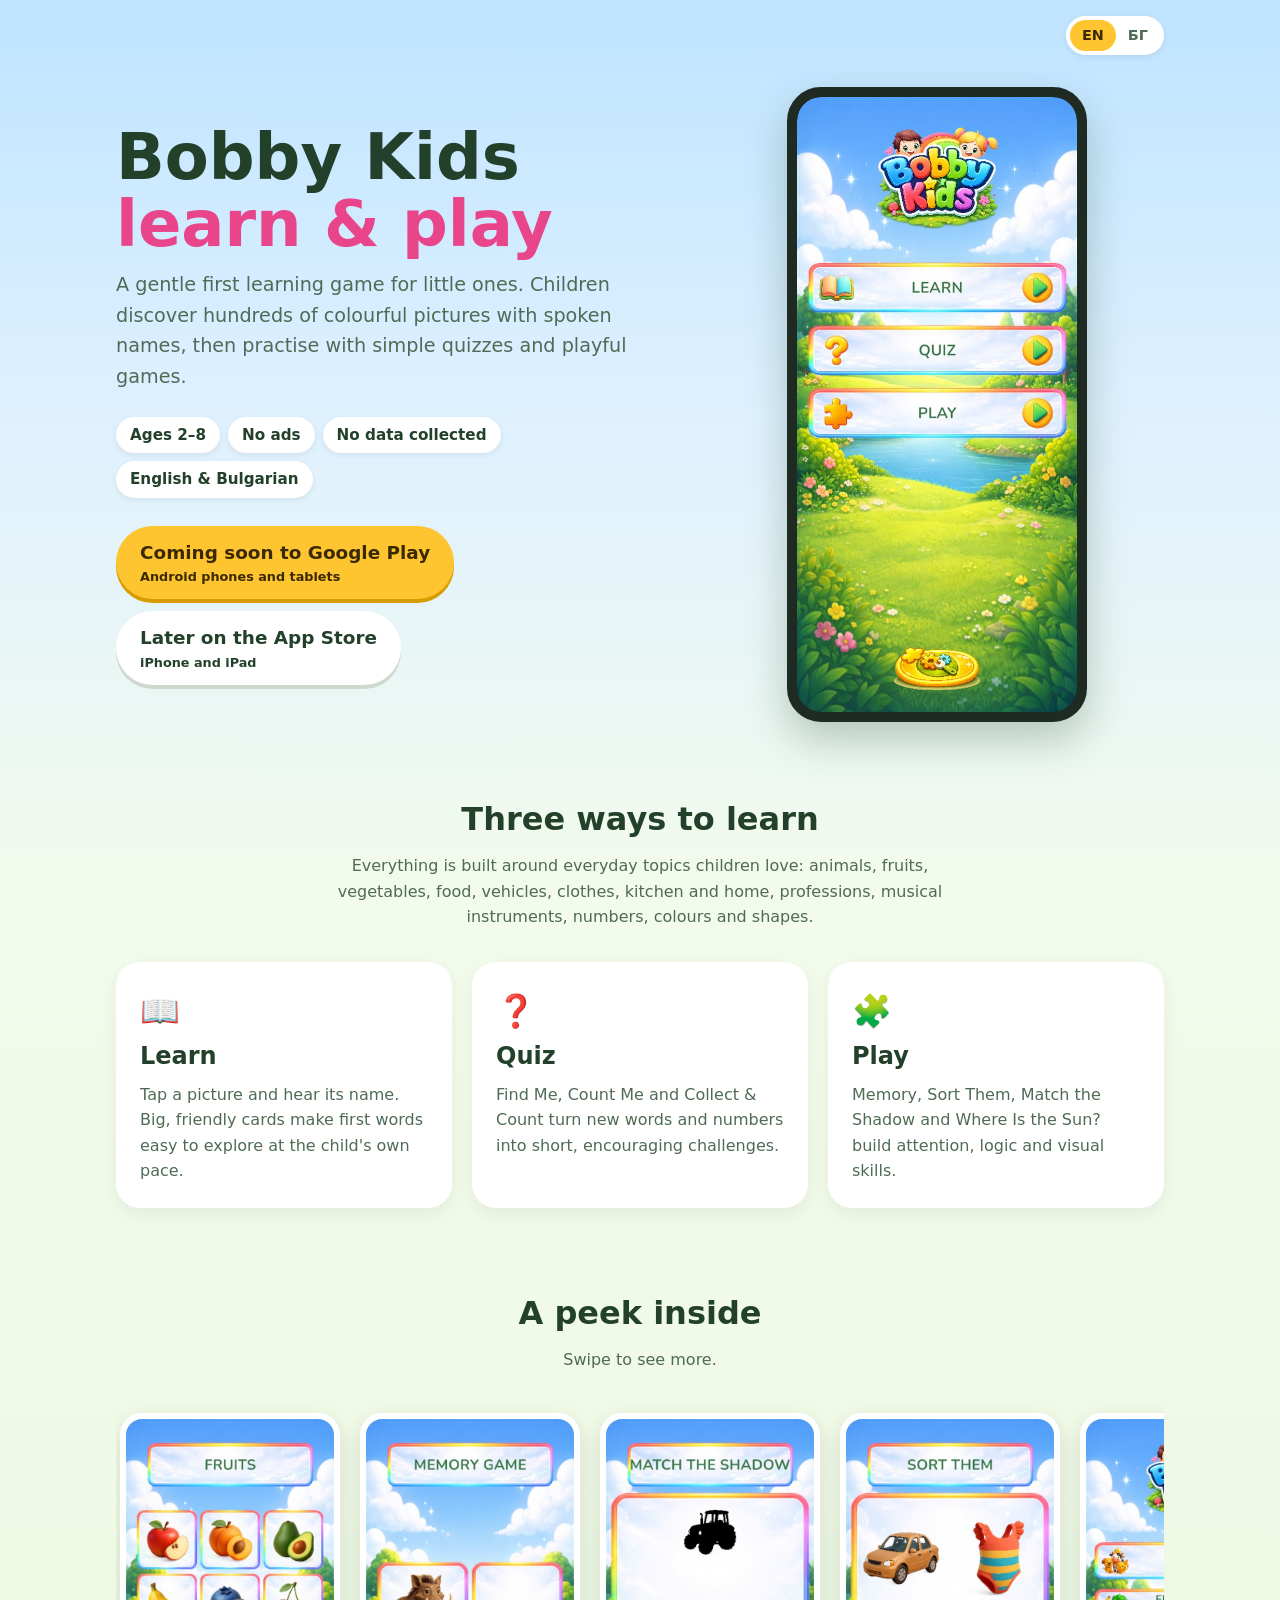
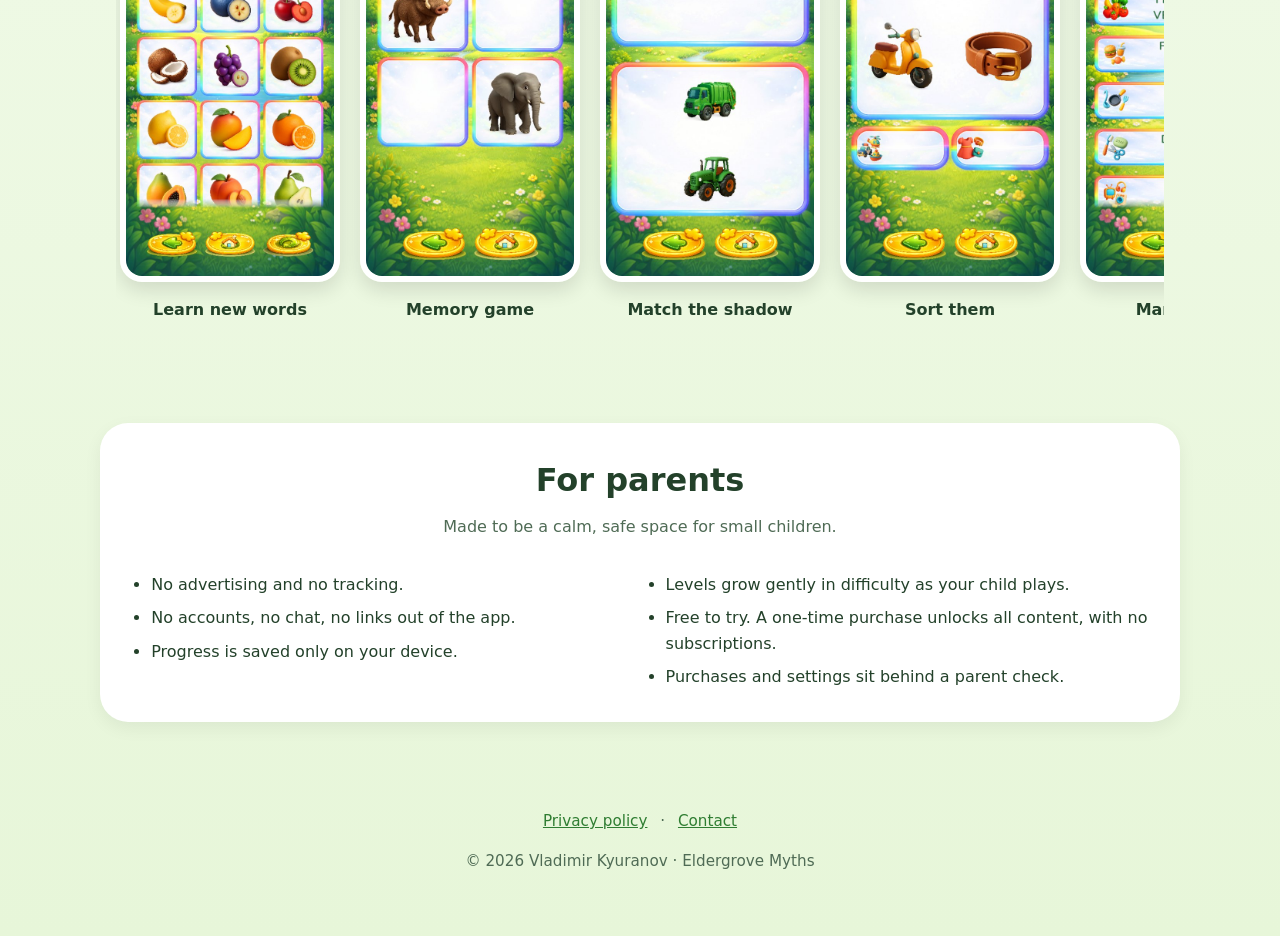
==== index.html @ fb4f3217 "added bulgarian version, language switch and app store note Co-Authored-By: Claude Opus 5.5 <noreply" ====
<!doctype html>
<html lang="en">
<head>
<meta charset="utf-8">
<meta name="viewport" content="width=device-width, initial-scale=1">
<title>Bobby Kids – Learn and Play</title>
<meta name="description" content="Bobby Kids is a gentle learning game for children aged 2 to 8: learn words, take fun quizzes and play memory, sorting and shadow games. No ads.">
<link rel="alternate" hreflang="en" href="https://vladimirkyuranov.github.io/bobbykids-website/">
<link rel="alternate" hreflang="bg" href="https://vladimirkyuranov.github.io/bobbykids-website/bg/">
<link rel="stylesheet" href="style.css">
</head>
<body>

<div class="wrap topbar">
  <span></span>
  <nav class="lang" aria-label="Language"><span aria-current="true">EN</span><a href="bg/" lang="bg" hreflang="bg">БГ</a></nav>
</div>

<header class="hero">
  <div class="wrap hero-grid">
    <div>
      <h1>Bobby Kids<br><span>learn &amp; play</span></h1>
      <p class="lead">A gentle first learning game for little ones. Children discover hundreds of colourful pictures with spoken names, then practise with simple quizzes and playful games.</p>
      <ul class="badges">
        <li>Ages 2–8</li>
        <li>No ads</li>
        <li>No data collected</li>
        <li>English &amp; Bulgarian</li>
      </ul>
      <div class="stores">
        <span class="cta">Coming soon to Google Play<small>Android phones and tablets</small></span>
        <span class="cta later">Later on the App Store<small>iPhone and iPad</small></span>
      </div>
    </div>
    <div class="phone"><img src="images/home.jpg" alt="Bobby Kids home screen with Learn, Quiz and Play buttons" width="540" height="1186"></div>
  </div>
</header>

<main>
  <section>
    <div class="wrap">
      <h2>Three ways to learn</h2>
      <p class="section-lead">Everything is built around everyday topics children love: animals, fruits, vegetables, food, vehicles, clothes, kitchen and home, professions, musical instruments, numbers, colours and shapes.</p>
      <div class="modes">
        <div class="mode">
          <div class="icon" aria-hidden="true">📖</div>
          <h3>Learn</h3>
          <p>Tap a picture and hear its name. Big, friendly cards make first words easy to explore at the child's own pace.</p>
        </div>
        <div class="mode">
          <div class="icon" aria-hidden="true">❓</div>
          <h3>Quiz</h3>
          <p>Find Me, Count Me and Collect &amp; Count turn new words and numbers into short, encouraging challenges.</p>
        </div>
        <div class="mode">
          <div class="icon" aria-hidden="true">🧩</div>
          <h3>Play</h3>
          <p>Memory, Sort Them, Match the Shadow and Where Is the Sun? build attention, logic and visual skills.</p>
        </div>
      </div>
    </div>
  </section>

  <section>
    <div class="wrap">
      <h2>A peek inside</h2>
      <p class="section-lead">Swipe to see more.</p>
      <div class="shots">
        <figure><img src="images/learn.jpg" alt="Learn screen showing a grid of fruits" loading="lazy" width="540" height="1186"><figcaption>Learn new words</figcaption></figure>
        <figure><img src="images/memory.jpg" alt="Memory game with animal cards" loading="lazy" width="540" height="1186"><figcaption>Memory game</figcaption></figure>
        <figure><img src="images/shadow.jpg" alt="Match the Shadow game with vehicles" loading="lazy" width="540" height="1186"><figcaption>Match the shadow</figcaption></figure>
        <figure><img src="images/sorting.jpg" alt="Sort Them game with vehicles and clothes" loading="lazy" width="540" height="1186"><figcaption>Sort them</figcaption></figure>
        <figure><img src="images/categories.jpg" alt="Category menu with animals, fruits, food and more" loading="lazy" width="540" height="1186"><figcaption>Many topics</figcaption></figure>
        <figure><img src="images/games.jpg" alt="Play menu listing four games" loading="lazy" width="540" height="1186"><figcaption>Fun games</figcaption></figure>
      </div>
    </div>
  </section>

  <section>
    <div class="wrap parents">
      <h2>For parents</h2>
      <p class="section-lead">Made to be a calm, safe space for small children.</p>
      <ul>
        <li>No advertising and no tracking.</li>
        <li>No accounts, no chat, no links out of the app.</li>
        <li>Progress is saved only on your device.</li>
        <li>Levels grow gently in difficulty as your child plays.</li>
        <li>Free to try. A one-time purchase unlocks all content, with no subscriptions.</li>
        <li>Purchases and settings sit behind a parent check.</li>
      </ul>
    </div>
  </section>
</main>

<footer>
  <div class="wrap">
    <p><a href="privacy.html">Privacy policy</a> · <a href="mailto:eldergrove_myths@abv.bg">Contact</a></p>
    <p>© 2026 Vladimir Kyuranov · Eldergrove Myths</p>
  </div>
</footer>

</body>
</html>
---- style.css ----
:root {
  --sky: #dff1ff;
  --grass-dark: #2f7d32;
  --sun: #ffc531;
  --text: #23412a;
  --muted: #4f6b55;
  --card: #ffffff;
  --round: "Arial Rounded MT Bold", "Trebuchet MS", system-ui, sans-serif;
}
* { box-sizing: border-box; }
body { margin: 0; font-family: "Segoe UI", Roboto, system-ui, sans-serif; color: var(--text); background: linear-gradient(#bfe4ff 0, var(--sky) 420px, #f3fbec 900px, #e7f6d9 100%); line-height: 1.6; }
a { color: var(--grass-dark); }
.wrap { max-width: 1080px; margin: 0 auto; padding: 0 16px; }

/* top bar with language switch */
.topbar { display: flex; justify-content: space-between; align-items: center; padding-top: 16px; }
.topbar .home { font-family: var(--round); font-weight: 800; text-decoration: none; color: var(--text); }
.lang { display: inline-flex; background: #fff; border-radius: 999px; padding: 4px; box-shadow: 0 2px 6px rgba(0,0,0,.08); }
.lang a, .lang span { padding: 4px 12px; border-radius: 999px; font-weight: 700; font-size: 0.9rem; text-decoration: none; color: var(--muted); }
.lang span[aria-current] { background: var(--sun); color: #3b2a00; }

/* landing */
header.hero { padding: 32px 0; }
.hero-grid { display: grid; grid-template-columns: 1.1fr 0.9fr; gap: 40px; align-items: center; }
h1 { font-family: var(--round); font-weight: 800; font-size: clamp(2.6rem, 6vw, 4rem); line-height: 1.05; margin: 0 0 12px; }
h1 span { color: #e8458b; }
.lead { font-size: 1.2rem; color: var(--muted); margin: 0 0 24px; }
.badges { display: flex; flex-wrap: wrap; gap: 8px; margin: 0 0 28px; padding: 0; list-style: none; }
.badges li { background: #fff; border-radius: 999px; padding: 6px 14px; font-weight: 700; font-size: 0.95rem; box-shadow: 0 2px 6px rgba(0,0,0,.08); }
.stores { display: flex; flex-wrap: wrap; gap: 12px; }
.cta { display: inline-block; background: var(--sun); color: #3b2a00; font-family: var(--round); font-weight: 800; font-size: 1.15rem; padding: 12px 24px; border-radius: 999px; box-shadow: 0 4px 0 #d89c00; }
.cta.later { background: #fff; color: var(--text); box-shadow: 0 4px 0 #cfd8cf; }
.cta small { display: block; font-family: "Segoe UI", Roboto, system-ui, sans-serif; font-weight: 700; font-size: 0.8rem; }

.phone { width: 100%; max-width: 300px; margin: 0 auto; border-radius: 34px; border: 10px solid #1f2a22; background: #1f2a22; box-shadow: 0 18px 40px rgba(20,60,20,.25); overflow: hidden; }
.phone img { display: block; width: 100%; height: auto; border-radius: 24px; }

section { padding: 40px 0; }
h2 { font-family: var(--round); font-weight: 800; font-size: 2rem; margin: 0 0 8px; text-align: center; }
.section-lead { text-align: center; color: var(--muted); max-width: 640px; margin: 0 auto 32px; }

.modes { display: grid; grid-template-columns: repeat(3, 1fr); gap: 20px; }
.mode { background: var(--card); border-radius: 24px; padding: 24px; box-shadow: 0 6px 18px rgba(0,0,0,.06); }
.mode h3 { font-family: var(--round); font-size: 1.5rem; margin: 0 0 6px; }
.mode p { margin: 0; color: var(--muted); }
.mode .icon { font-size: 2rem; }

.shots { display: flex; gap: 20px; overflow-x: auto; padding: 8px 4px 20px; scroll-snap-type: x mandatory; }
.shots figure { flex: 0 0 220px; margin: 0; scroll-snap-align: center; text-align: center; }
.shots img { width: 100%; height: auto; border-radius: 22px; border: 6px solid #fff; box-shadow: 0 8px 20px rgba(0,0,0,.12); }
.shots figcaption { font-weight: 700; margin-top: 8px; }

.parents { background: #fff; border-radius: 28px; padding: 32px; box-shadow: 0 6px 18px rgba(0,0,0,.06); }
.parents ul { margin: 0; padding-left: 1.2rem; columns: 2; column-gap: 32px; }
.parents li { margin-bottom: 8px; break-inside: avoid; }

footer { padding: 32px 0 48px; text-align: center; color: var(--muted); font-size: 0.95rem; }
footer a { margin: 0 8px; }

/* privacy page */
.doc { max-width: 720px; margin: 24px auto 0; background: #fff; border-radius: 24px; padding: 24px 28px 32px; box-shadow: 0 6px 18px rgba(0,0,0,.06); }
.doc h1 { font-size: 2rem; margin-bottom: 0.2rem; }
.doc h2 { font-size: 1.2rem; text-align: left; margin-top: 1.8rem; }
.doc .date { color: var(--muted); margin-top: 0; }

@media (max-width: 760px) {
  .hero-grid { grid-template-columns: 1fr; text-align: center; }
  .badges, .stores { justify-content: center; }
  .modes { grid-template-columns: 1fr; }
  .parents ul { columns: 1; }
  .phone { max-width: 240px; }
  .doc { padding: 20px 18px 28px; }
}
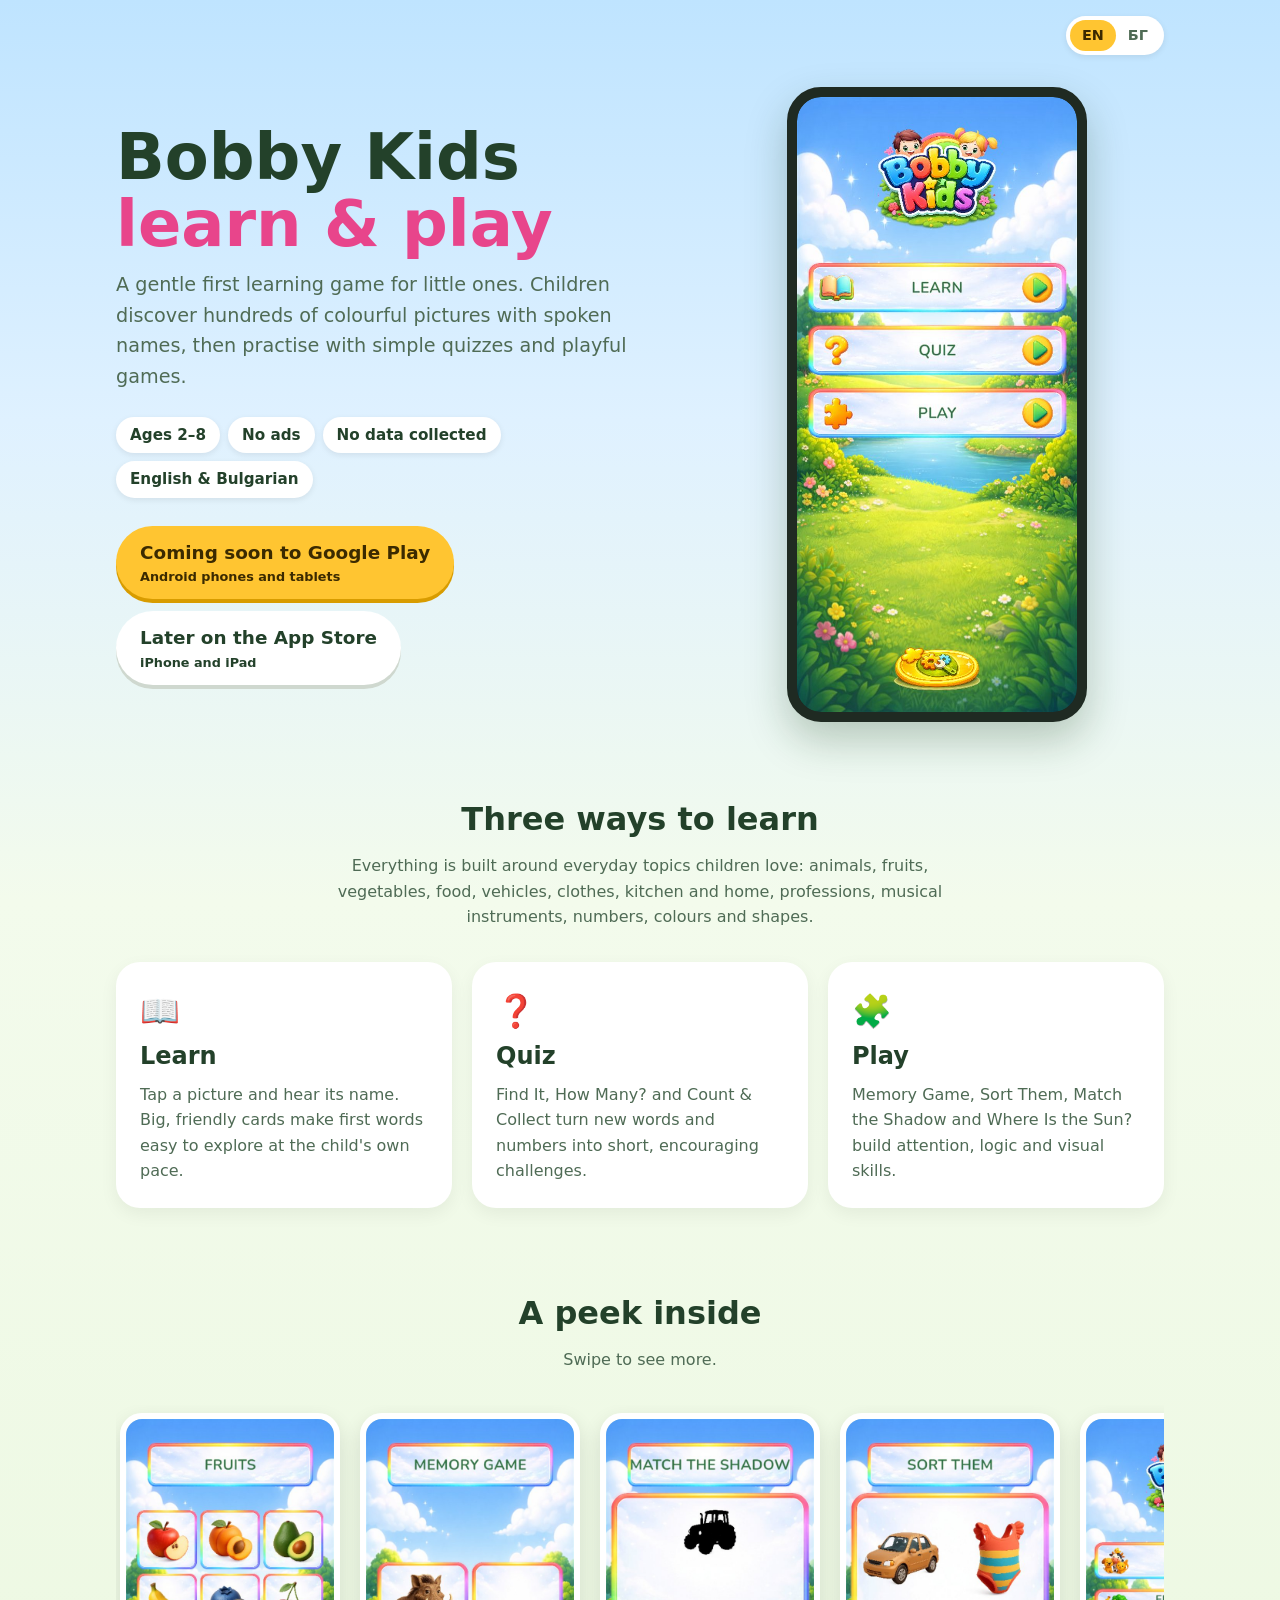
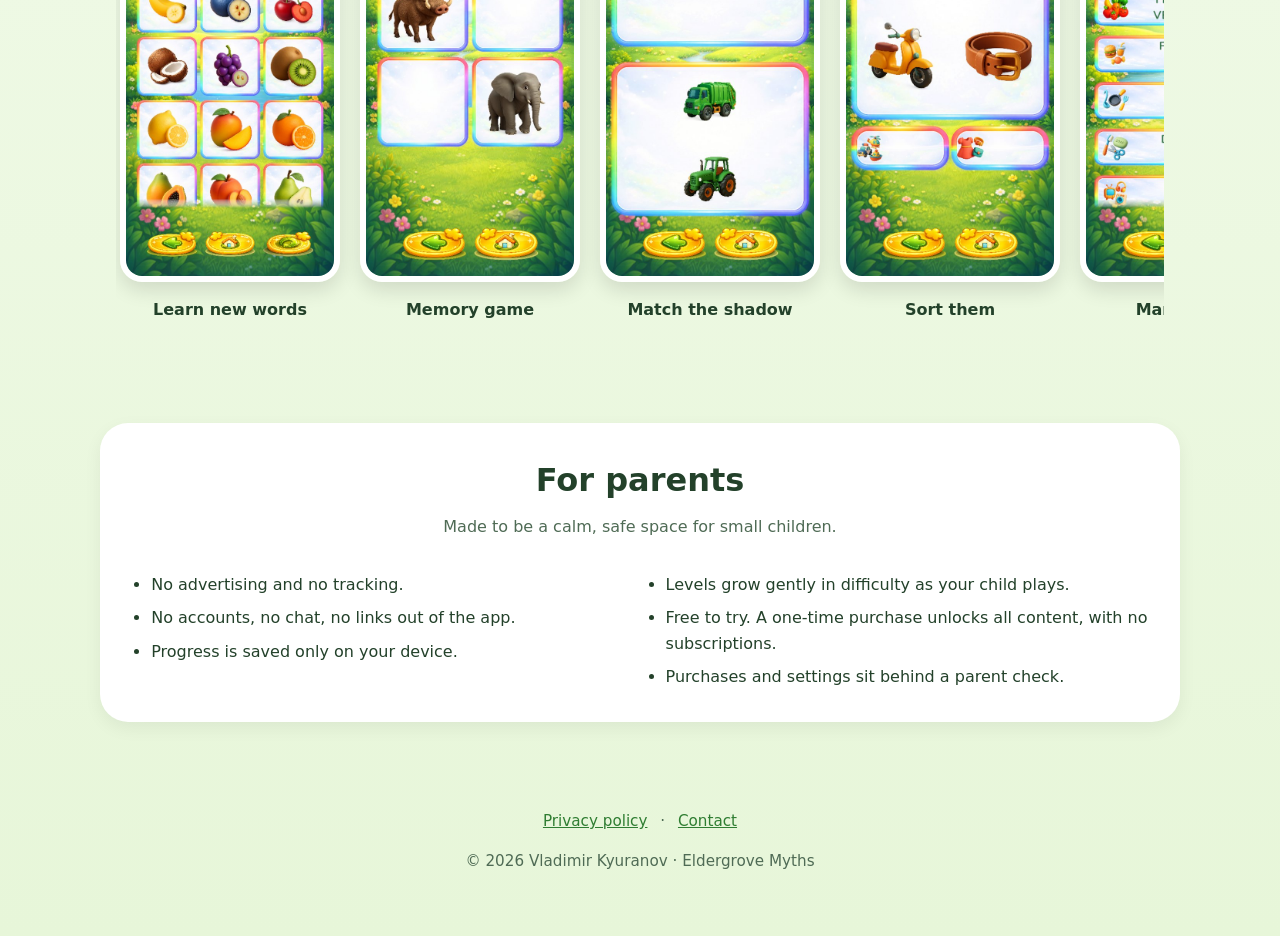
==== commit 859a86b6: "matched game names to the app and added bulgarian screenshots Co-Authored-By: Claude Opus 5.5 <norep" ====
--- a/index.html
+++ b/index.html
@@ -50,12 +50,12 @@
         <div class="mode">
           <div class="icon" aria-hidden="true">❓</div>
           <h3>Quiz</h3>
-          <p>Find Me, Count Me and Collect &amp; Count turn new words and numbers into short, encouraging challenges.</p>
+          <p>Find It, How Many? and Count &amp; Collect turn new words and numbers into short, encouraging challenges.</p>
         </div>
         <div class="mode">
           <div class="icon" aria-hidden="true">🧩</div>
           <h3>Play</h3>
-          <p>Memory, Sort Them, Match the Shadow and Where Is the Sun? build attention, logic and visual skills.</p>
+          <p>Memory Game, Sort Them, Match the Shadow and Where Is the Sun? build attention, logic and visual skills.</p>
         </div>
       </div>
     </div>
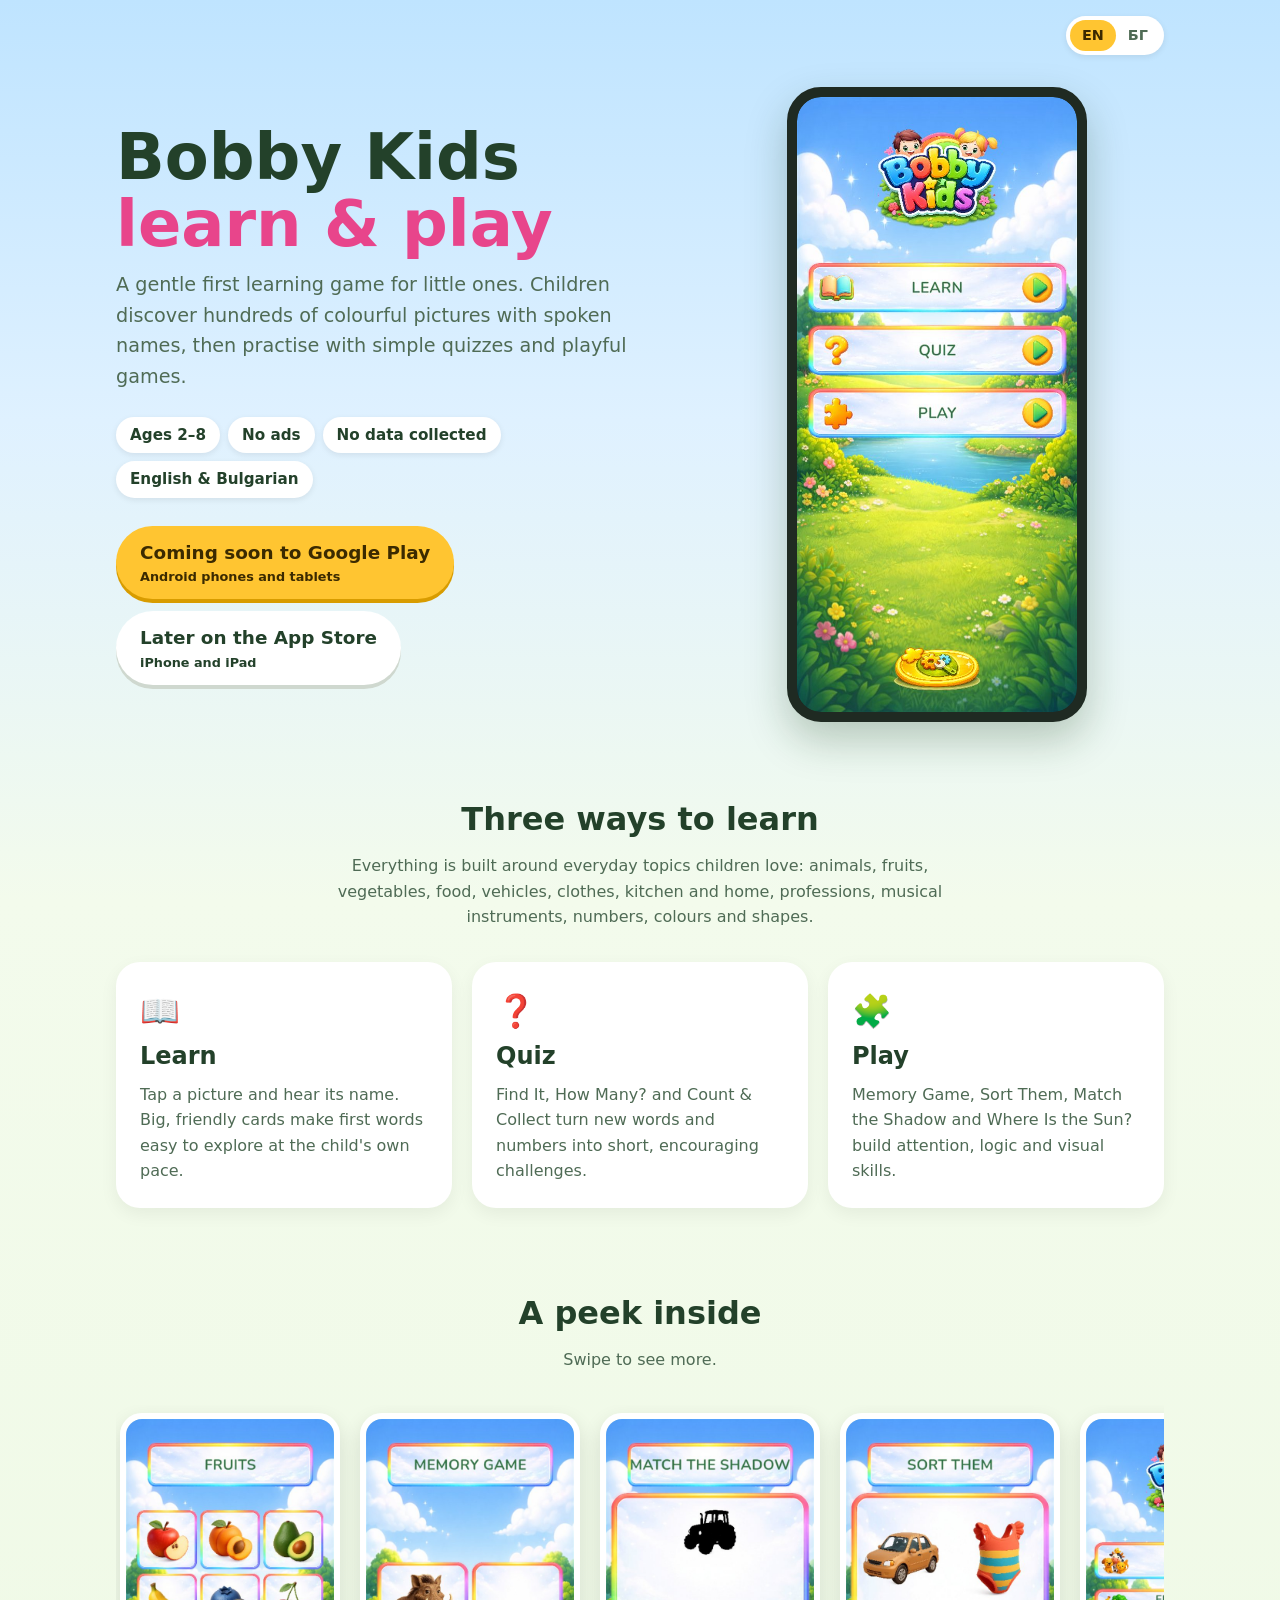
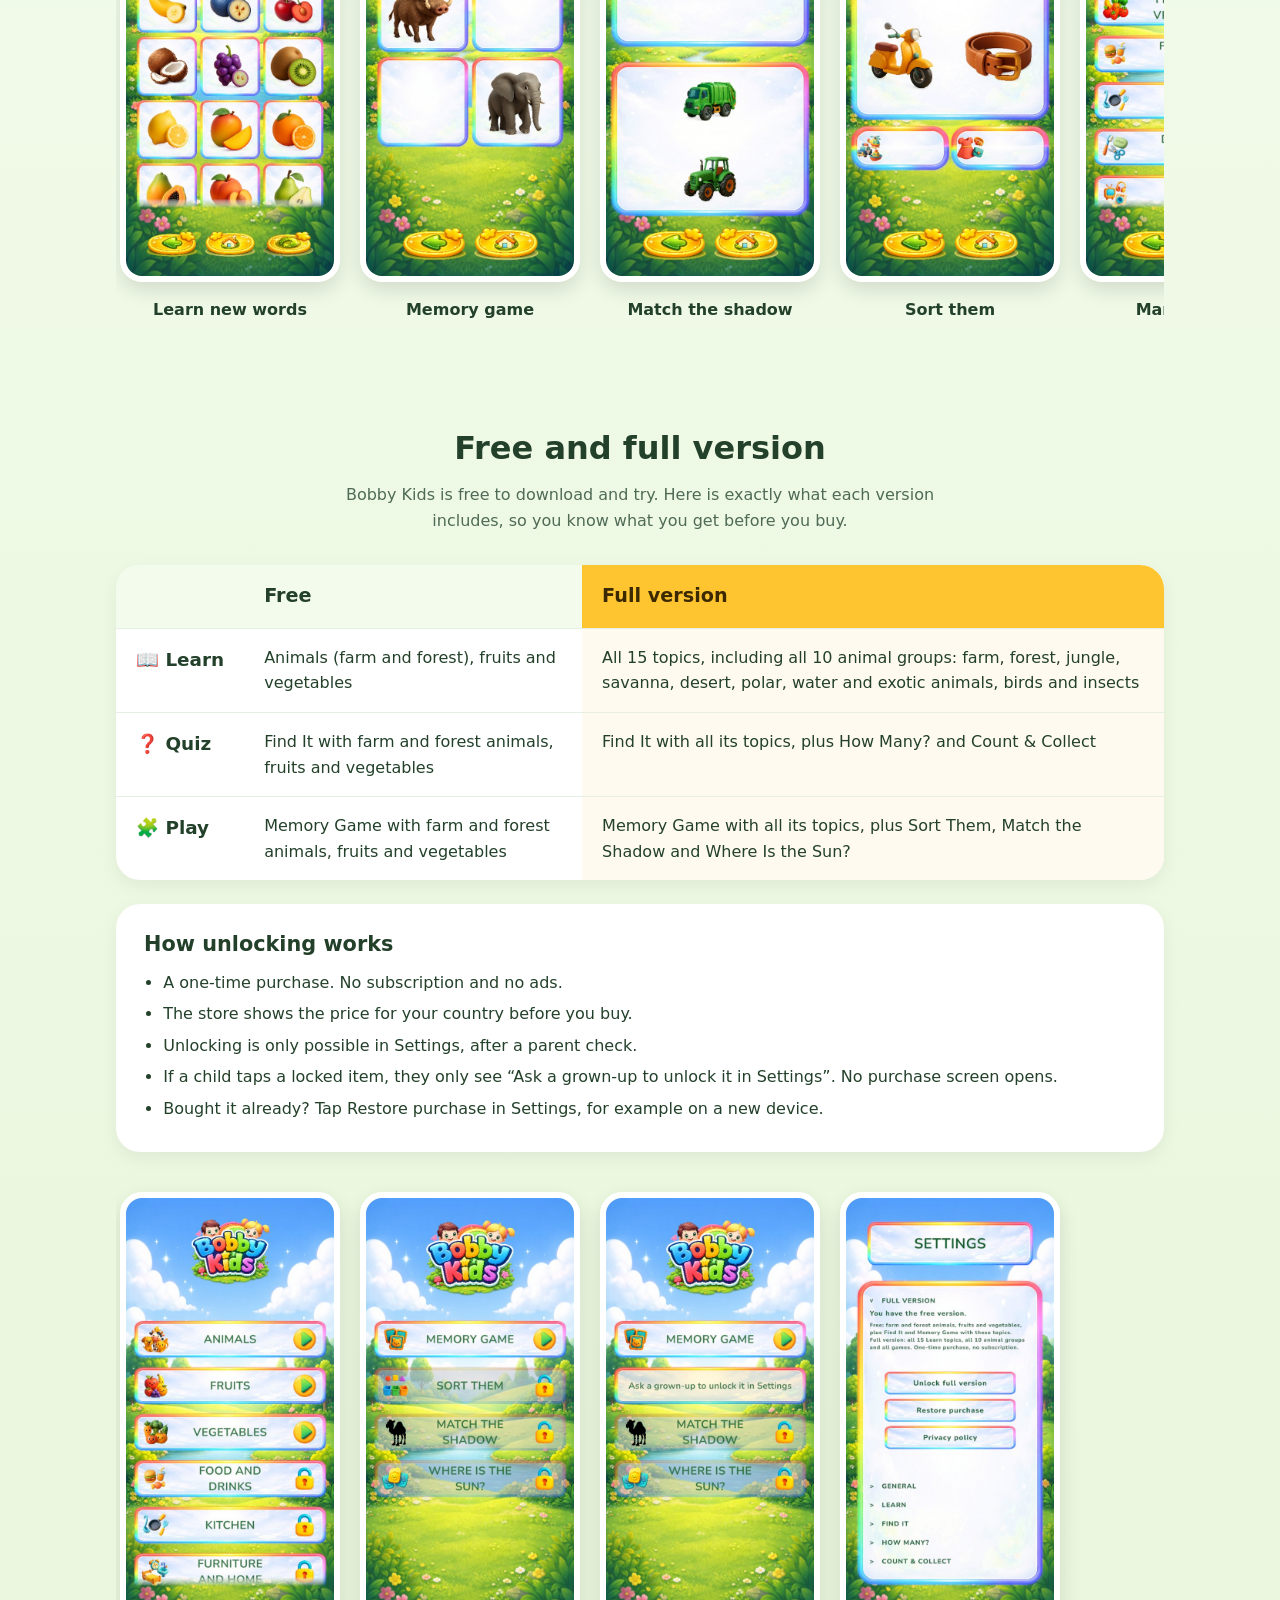
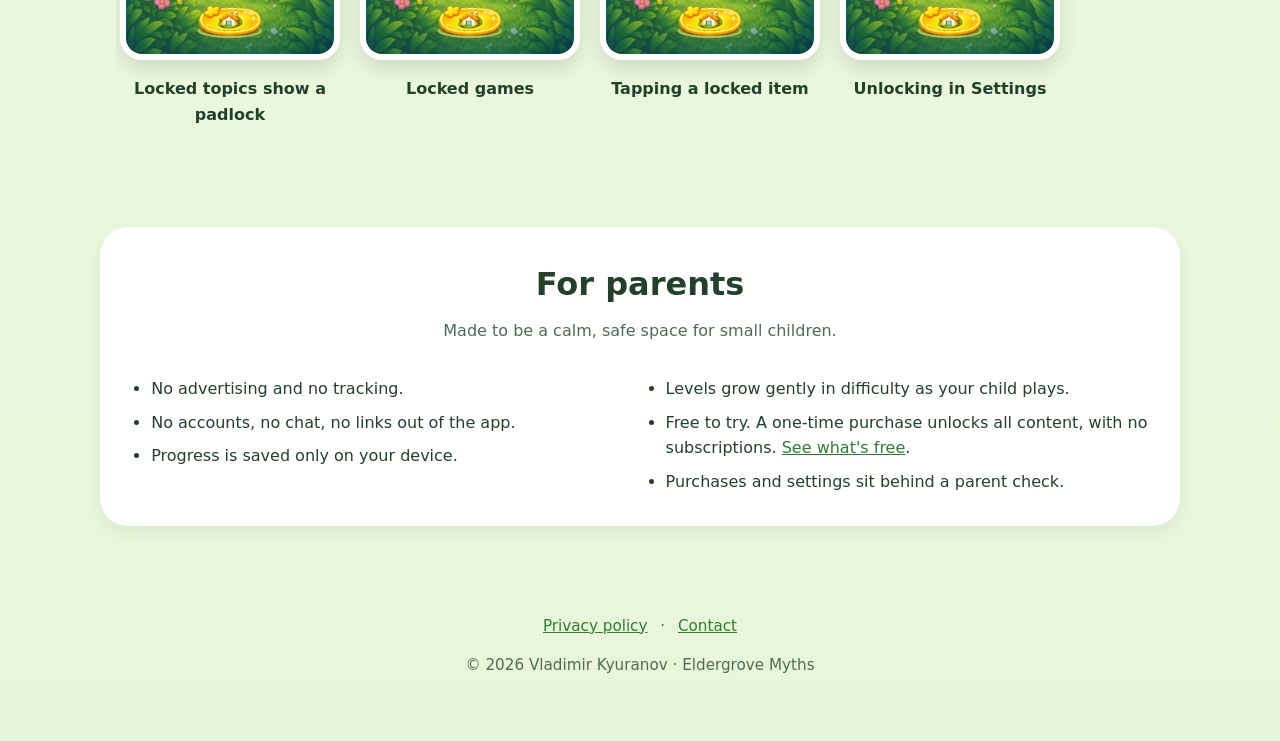
==== commit eae27e5f: "added free vs full version section with free version screenshots Co-Authored-By: Claude Opus 5.5 <no" ====
--- a/index.html
+++ b/index.html
@@ -76,6 +76,53 @@
     </div>
   </section>
 
+  <section id="free-vs-full">
+    <div class="wrap">
+      <h2>Free and full version</h2>
+      <p class="section-lead">Bobby Kids is free to download and try. Here is exactly what each version includes, so you know what you get before you buy.</p>
+      <table class="compare">
+        <thead>
+          <tr><th scope="col"><span class="sr-only">Section</span></th><th scope="col">Free</th><th scope="col" class="full">Full version</th></tr>
+        </thead>
+        <tbody>
+          <tr>
+            <th scope="row">📖 Learn</th>
+            <td data-label="Free">Animals (farm and forest), fruits and vegetables</td>
+            <td data-label="Full version" class="full">All 15 topics, including all 10 animal groups: farm, forest, jungle, savanna, desert, polar, water and exotic animals, birds and insects</td>
+          </tr>
+          <tr>
+            <th scope="row">❓ Quiz</th>
+            <td data-label="Free">Find It with farm and forest animals, fruits and vegetables</td>
+            <td data-label="Full version" class="full">Find It with all its topics, plus How Many? and Count &amp; Collect</td>
+          </tr>
+          <tr>
+            <th scope="row">🧩 Play</th>
+            <td data-label="Free">Memory Game with farm and forest animals, fruits and vegetables</td>
+            <td data-label="Full version" class="full">Memory Game with all its topics, plus Sort Them, Match the Shadow and Where Is the Sun?</td>
+          </tr>
+        </tbody>
+      </table>
+
+      <div class="unlock-info">
+        <h3>How unlocking works</h3>
+        <ul>
+          <li>A one-time purchase. No subscription and no ads.</li>
+          <li>The store shows the price for your country before you buy.</li>
+          <li>Unlocking is only possible in Settings, after a parent check.</li>
+          <li>If a child taps a locked item, they only see “Ask a grown-up to unlock it in Settings”. No purchase screen opens.</li>
+          <li>Bought it already? Tap Restore purchase in Settings, for example on a new device.</li>
+        </ul>
+      </div>
+
+      <div class="shots">
+        <figure><img src="images/free-learn.jpg" alt="Learn menu in the free version: animals, fruits and vegetables are open, other topics show a padlock" loading="lazy" width="540" height="1186"><figcaption>Locked topics show a padlock</figcaption></figure>
+        <figure><img src="images/free-play.jpg" alt="Play menu in the free version: Memory Game is open, the other three games are locked" loading="lazy" width="540" height="1186"><figcaption>Locked games</figcaption></figure>
+        <figure><img src="images/free-hint.jpg" alt="Message on a locked game: Ask a grown-up to unlock it in Settings" loading="lazy" width="540" height="1186"><figcaption>Tapping a locked item</figcaption></figure>
+        <figure><img src="images/free-settings.jpg" alt="Full version section in Settings with Unlock, Restore purchase and Privacy policy buttons" loading="lazy" width="540" height="1186"><figcaption>Unlocking in Settings</figcaption></figure>
+      </div>
+    </div>
+  </section>
+
   <section>
     <div class="wrap parents">
       <h2>For parents</h2>
@@ -85,7 +132,7 @@
         <li>No accounts, no chat, no links out of the app.</li>
         <li>Progress is saved only on your device.</li>
         <li>Levels grow gently in difficulty as your child plays.</li>
-        <li>Free to try. A one-time purchase unlocks all content, with no subscriptions.</li>
+        <li>Free to try. A one-time purchase unlocks all content, with no subscriptions. <a href="#free-vs-full">See what's free</a>.</li>
         <li>Purchases and settings sit behind a parent check.</li>
       </ul>
     </div>
--- a/style.css
+++ b/style.css
@@ -57,6 +57,20 @@
 footer { padding: 32px 0 48px; text-align: center; color: var(--muted); font-size: 0.95rem; }
 footer a { margin: 0 8px; }
 
+/* free vs full version */
+.sr-only { position: absolute; width: 1px; height: 1px; overflow: hidden; clip: rect(0 0 0 0); white-space: nowrap; }
+.compare { width: 100%; border-collapse: separate; border-spacing: 0; background: var(--card); border-radius: 24px; box-shadow: 0 6px 18px rgba(0,0,0,.06); overflow: hidden; }
+.compare th, .compare td { padding: 16px 20px; text-align: left; vertical-align: top; border-bottom: 1px solid #e6efe3; }
+.compare tbody tr:last-child th, .compare tbody tr:last-child td { border-bottom: 0; }
+.compare thead th { font-family: var(--round); font-size: 1.2rem; background: #f3fbec; }
+.compare thead th.full { background: var(--sun); color: #3b2a00; }
+.compare tbody th { font-family: var(--round); font-size: 1.15rem; white-space: nowrap; width: 1%; }
+.compare td.full { background: #fffaf0; }
+.unlock-info { background: var(--card); border-radius: 24px; padding: 24px 28px; margin: 24px 0 32px; box-shadow: 0 6px 18px rgba(0,0,0,.06); }
+.unlock-info h3 { font-family: var(--round); font-size: 1.3rem; margin: 0 0 8px; }
+.unlock-info ul { margin: 0; padding-left: 1.2rem; }
+.unlock-info li { margin-bottom: 6px; }
+
 /* privacy page */
 .doc { max-width: 720px; margin: 24px auto 0; background: #fff; border-radius: 24px; padding: 24px 28px 32px; box-shadow: 0 6px 18px rgba(0,0,0,.06); }
 .doc h1 { font-size: 2rem; margin-bottom: 0.2rem; }
@@ -70,4 +84,11 @@
   .parents ul { columns: 1; }
   .phone { max-width: 240px; }
   .doc { padding: 20px 18px 28px; }
+  .compare thead { display: none; }
+  .compare, .compare tbody, .compare tr, .compare th, .compare td { display: block; width: 100%; }
+  .compare tbody th { width: 100%; background: #f3fbec; border-bottom: 0; padding-bottom: 8px; }
+  .compare td { padding: 10px 20px 14px; }
+  .compare td::before { content: attr(data-label); display: block; font-weight: 800; font-size: 0.85rem; color: var(--muted); text-transform: uppercase; letter-spacing: .03em; }
+  .compare td.full::before { color: #9a6a00; }
+  .unlock-info { padding: 20px 18px; }
 }
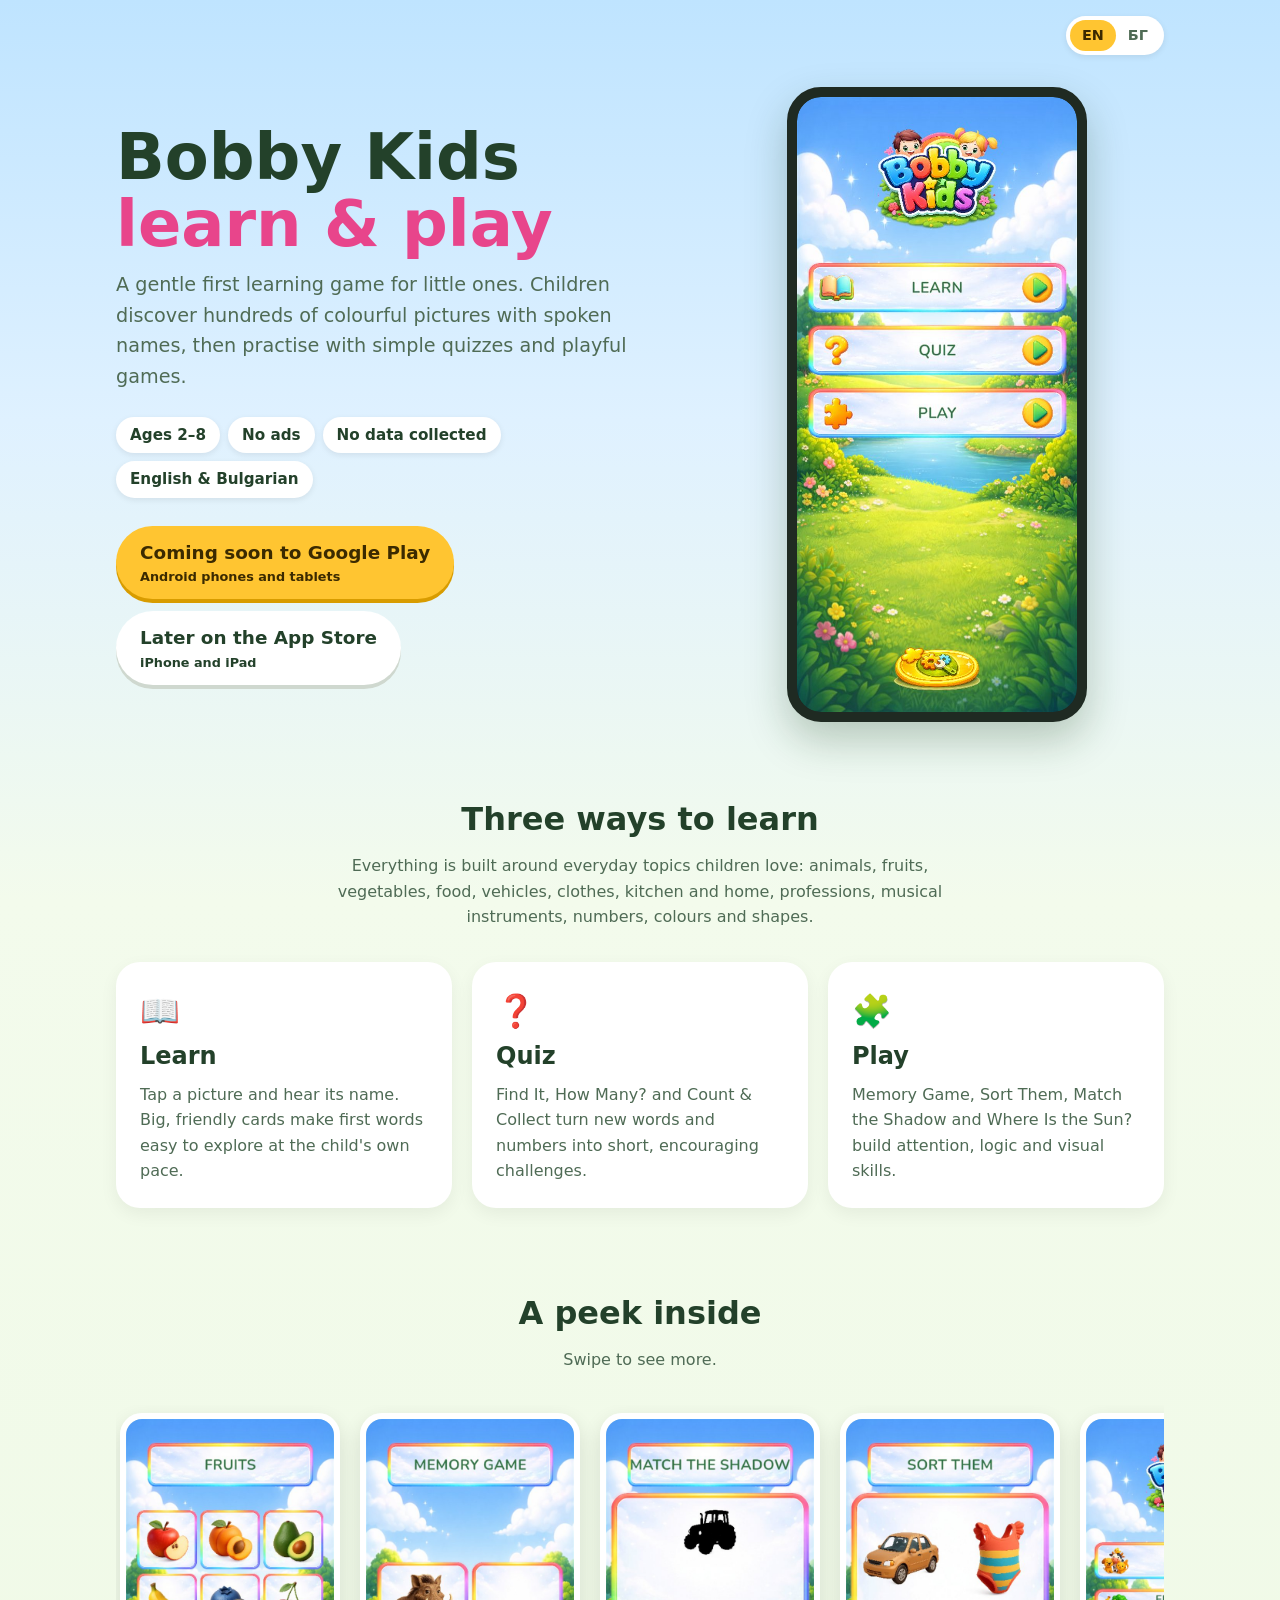
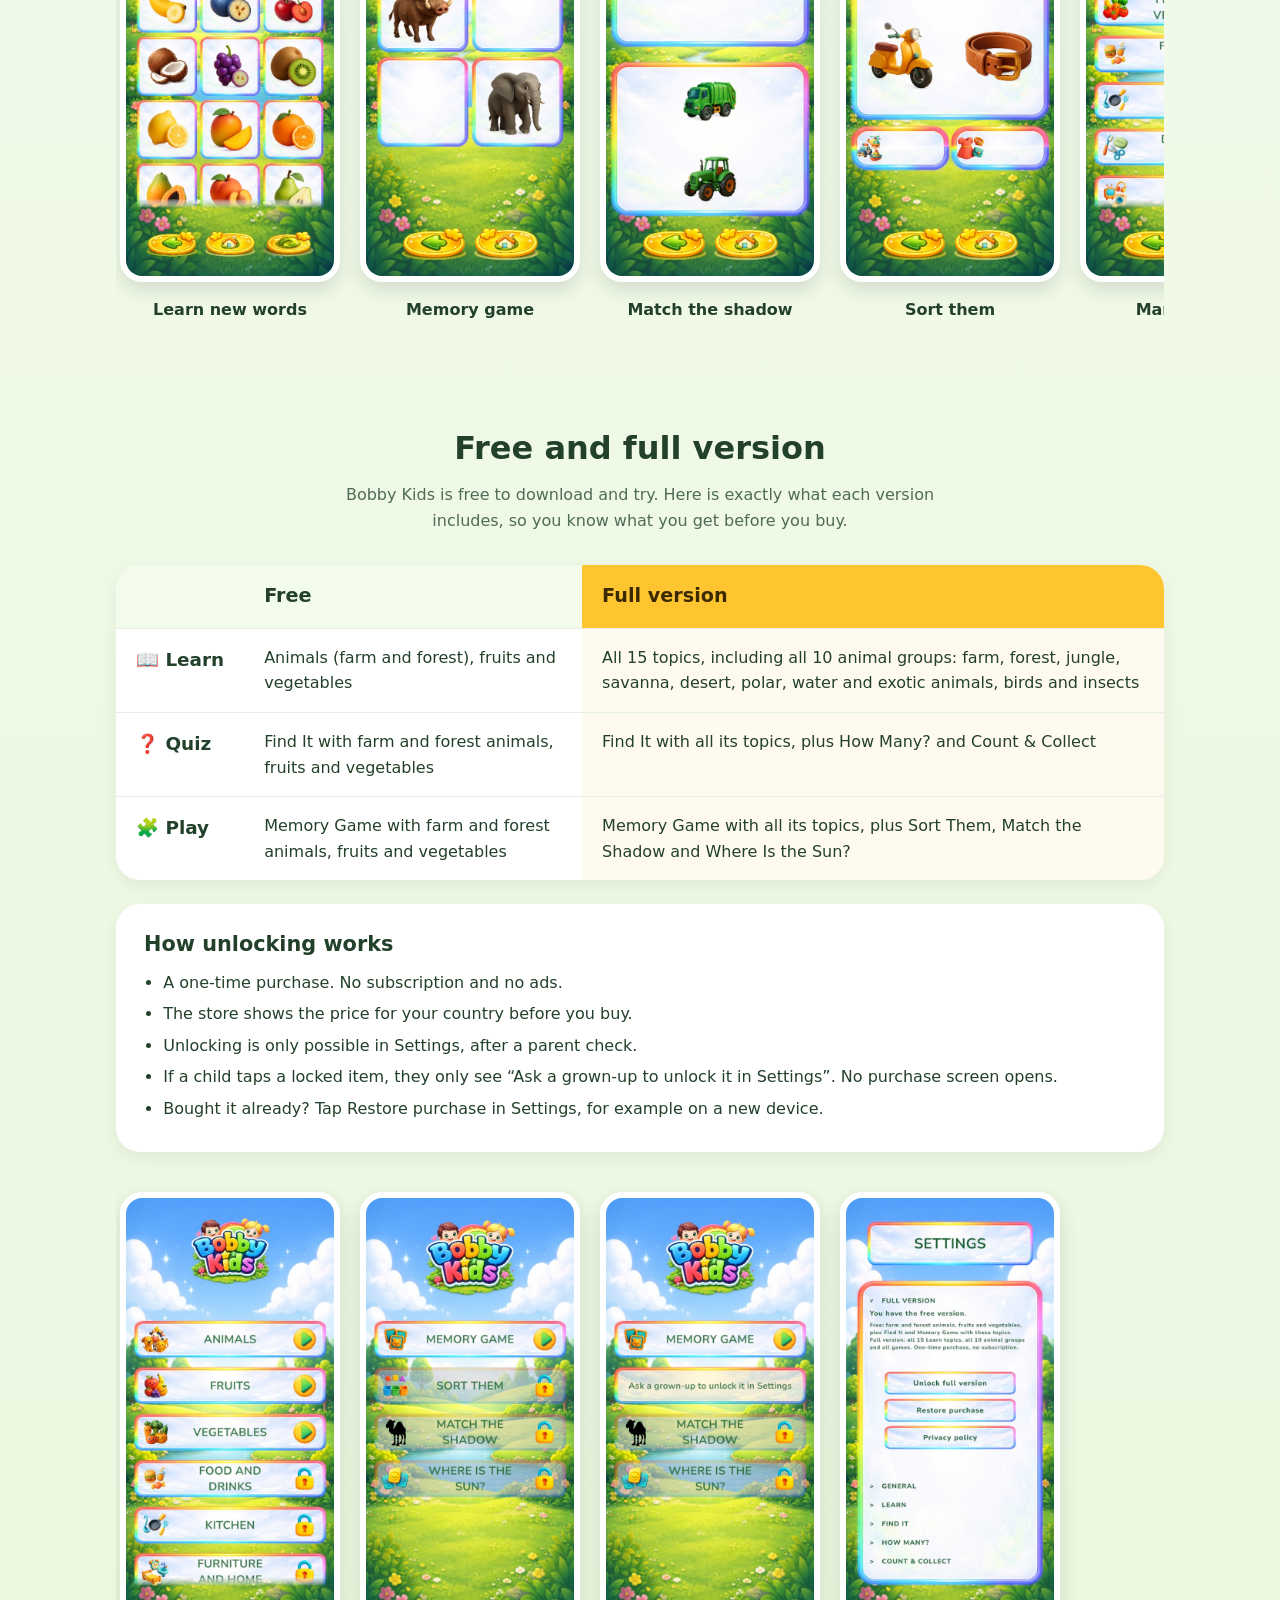
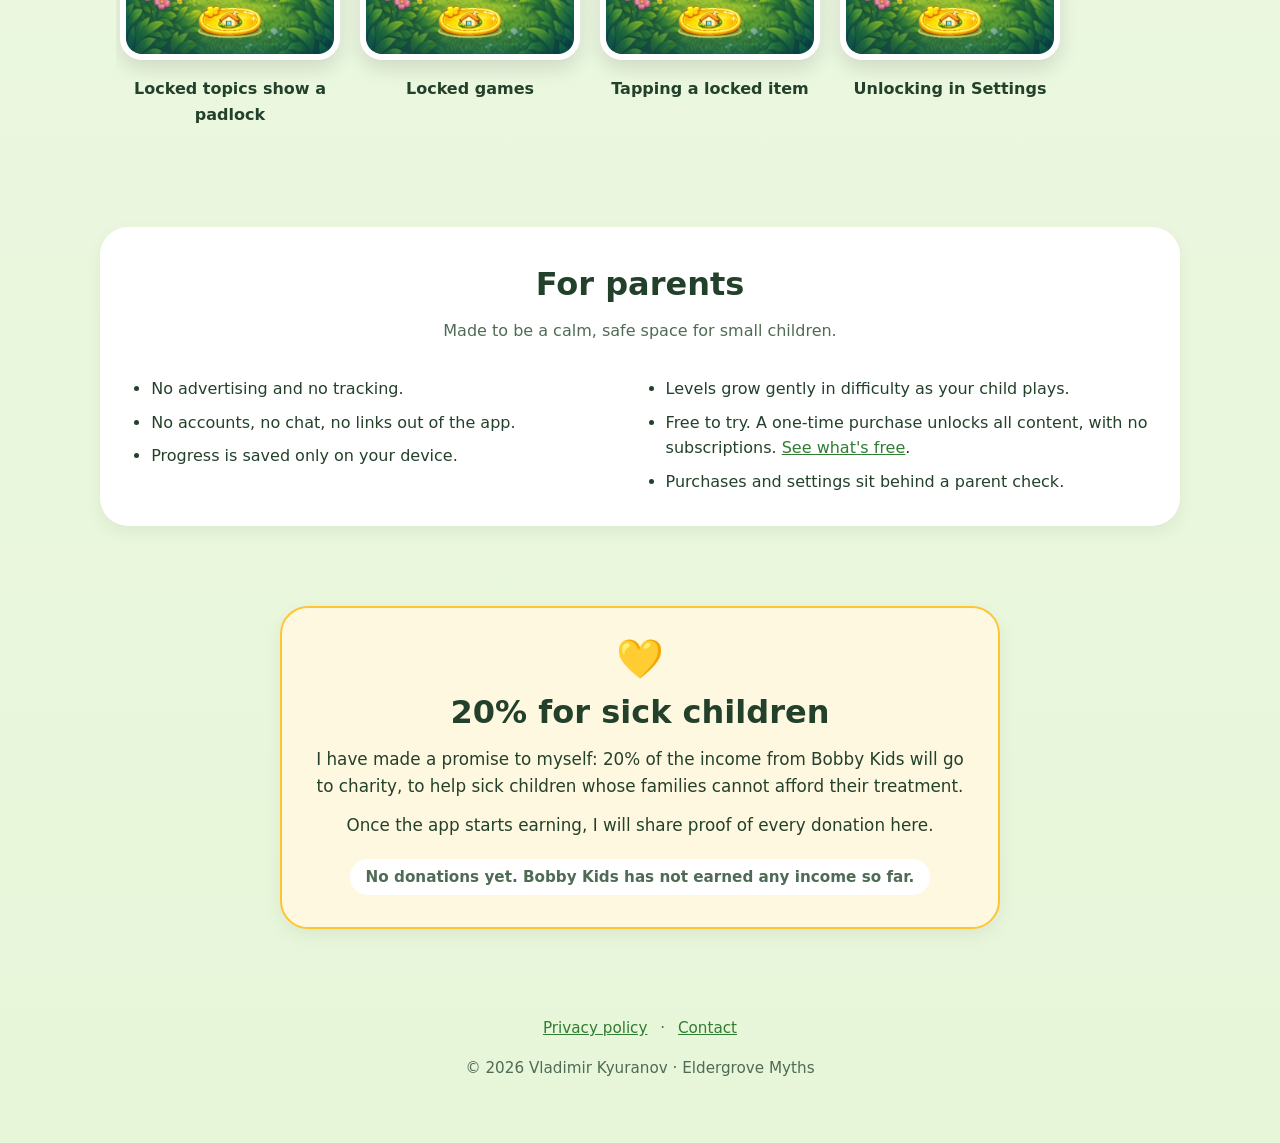
==== commit 529d1b23: "added charity pledge section Co-Authored-By: Claude Opus 5.5 <noreply@anthropic.com>" ====
--- a/index.html
+++ b/index.html
@@ -137,6 +137,16 @@
       </ul>
     </div>
   </section>
+
+  <section id="giving">
+    <div class="wrap giving">
+      <div class="icon" aria-hidden="true">💛</div>
+      <h2>20% for sick children</h2>
+      <p>I have made a promise to myself: 20% of the income from Bobby Kids will go to charity, to help sick children whose families cannot afford their treatment.</p>
+      <p>Once the app starts earning, I will share proof of every donation here.</p>
+      <p class="giving-status">No donations yet. Bobby Kids has not earned any income so far.</p>
+    </div>
+  </section>
 </main>
 
 <footer>
--- a/style.css
+++ b/style.css
@@ -71,6 +71,12 @@
 .unlock-info ul { margin: 0; padding-left: 1.2rem; }
 .unlock-info li { margin-bottom: 6px; }
 
+/* charity pledge */
+.giving { max-width: 720px; text-align: center; background: #fff8e1; border: 2px solid var(--sun); border-radius: 28px; padding: 32px; box-shadow: 0 6px 18px rgba(0,0,0,.06); }
+.giving .icon { font-size: 2.4rem; line-height: 1; margin-bottom: 8px; }
+.giving p { margin: 0 0 12px; font-size: 1.05rem; }
+.giving .giving-status { display: inline-block; margin: 8px 0 0; background: #fff; border-radius: 999px; padding: 6px 16px; font-weight: 700; font-size: 0.95rem; color: var(--muted); }
+
 /* privacy page */
 .doc { max-width: 720px; margin: 24px auto 0; background: #fff; border-radius: 24px; padding: 24px 28px 32px; box-shadow: 0 6px 18px rgba(0,0,0,.06); }
 .doc h1 { font-size: 2rem; margin-bottom: 0.2rem; }
@@ -91,4 +97,5 @@
   .compare td::before { content: attr(data-label); display: block; font-weight: 800; font-size: 0.85rem; color: var(--muted); text-transform: uppercase; letter-spacing: .03em; }
   .compare td.full::before { color: #9a6a00; }
   .unlock-info { padding: 20px 18px; }
+  .giving { margin: 0 16px; padding: 24px 18px; }
 }
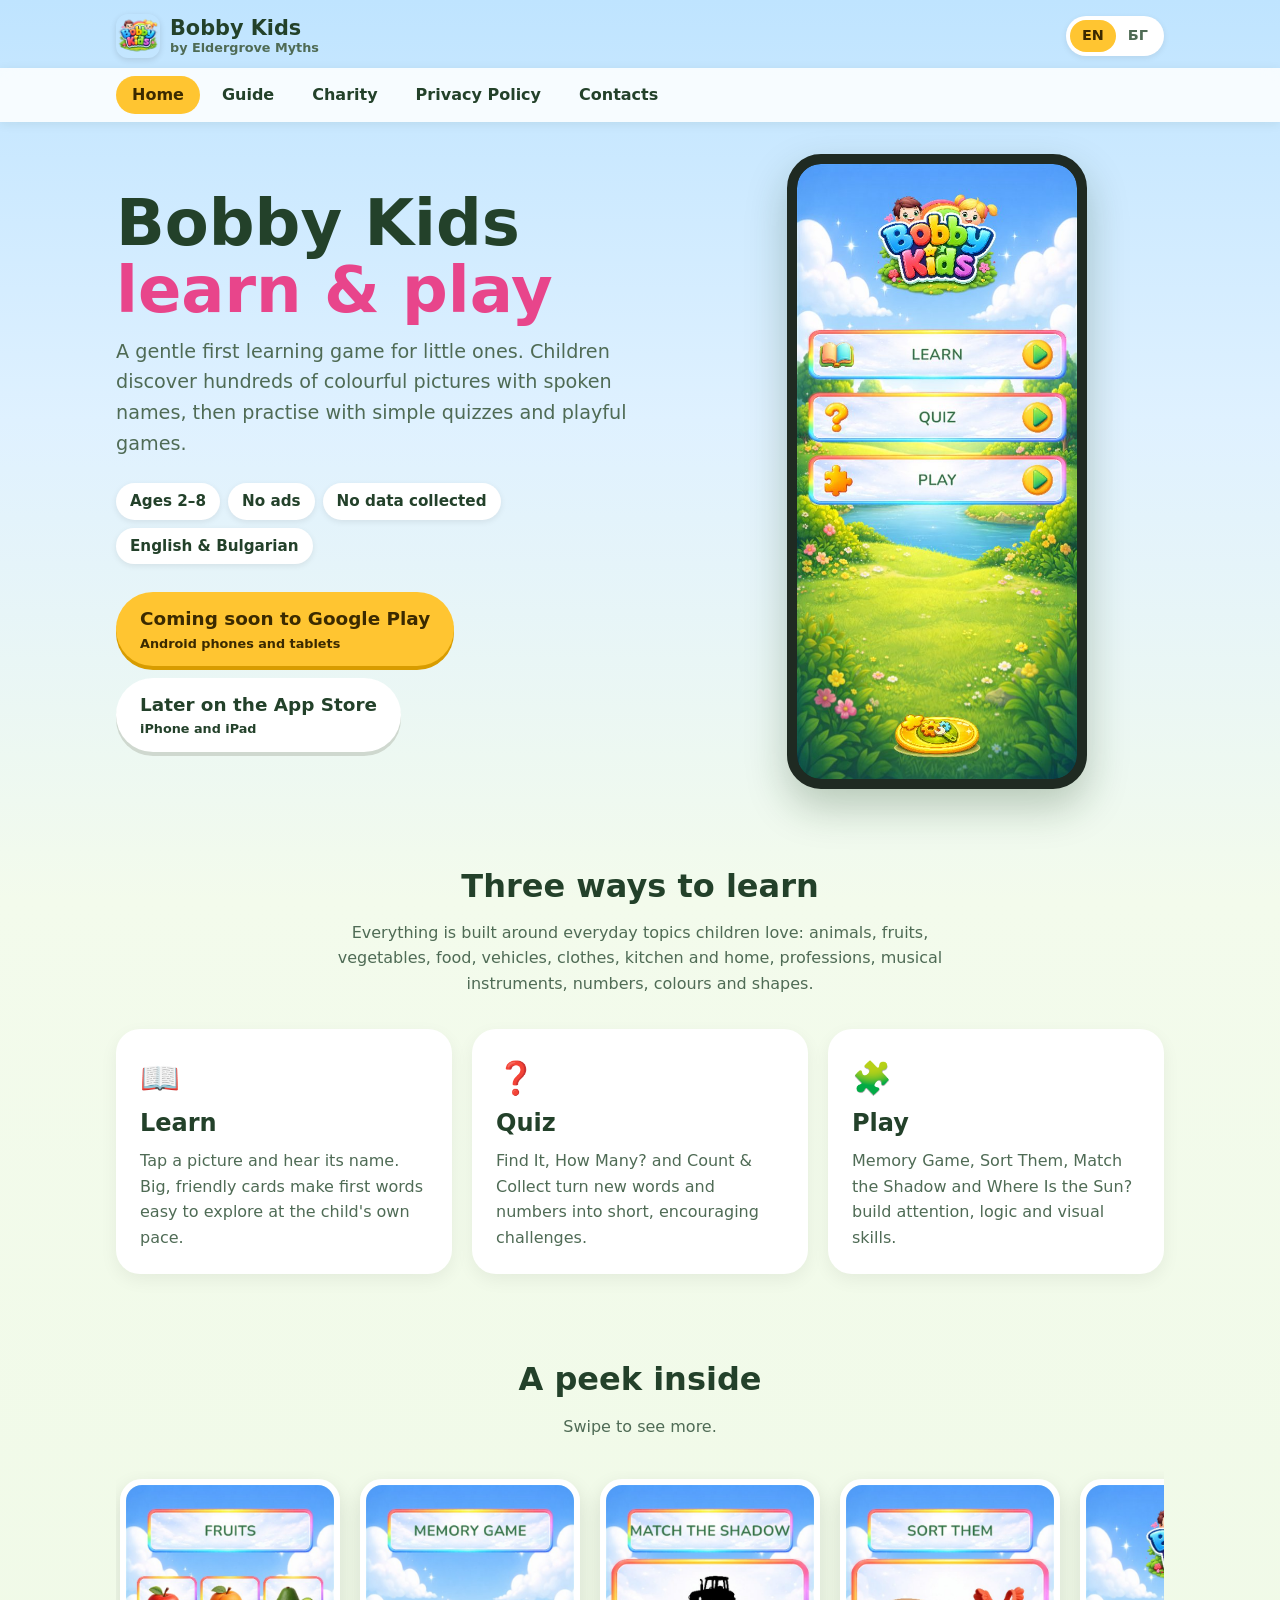
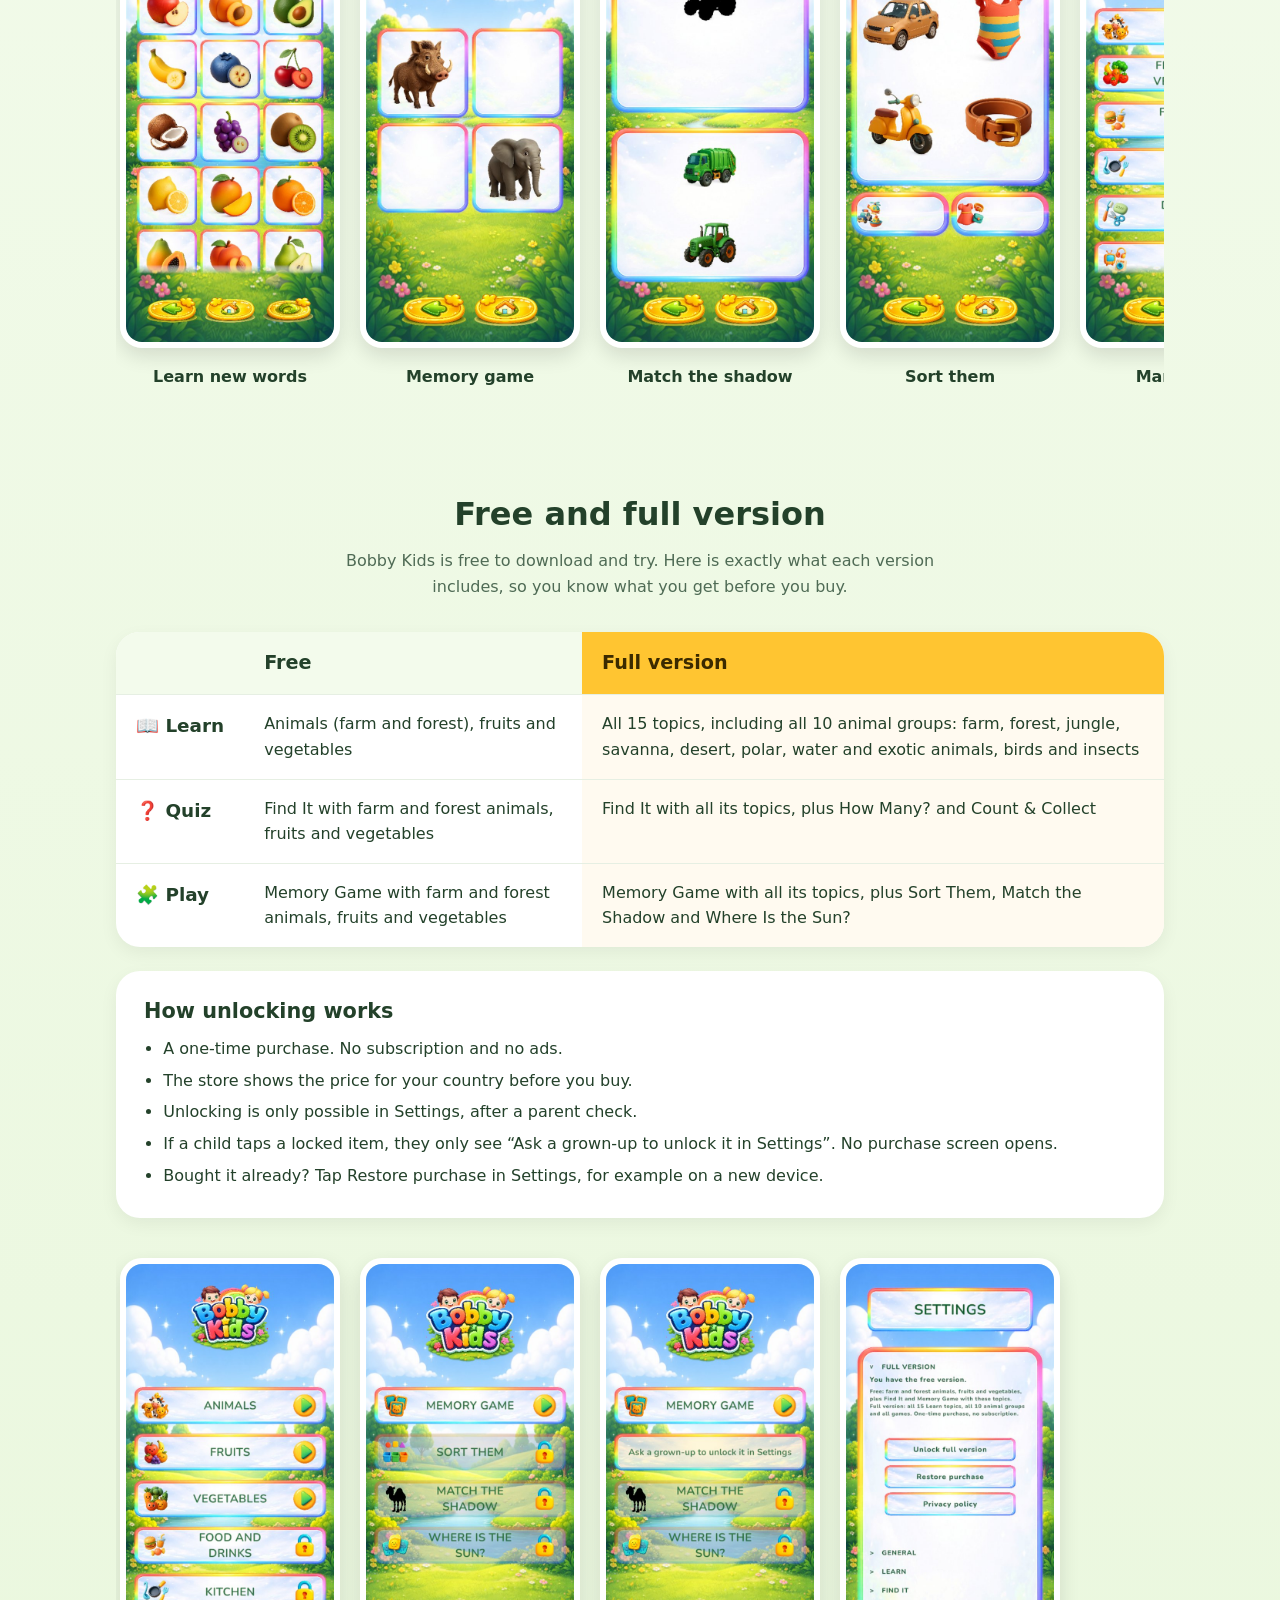
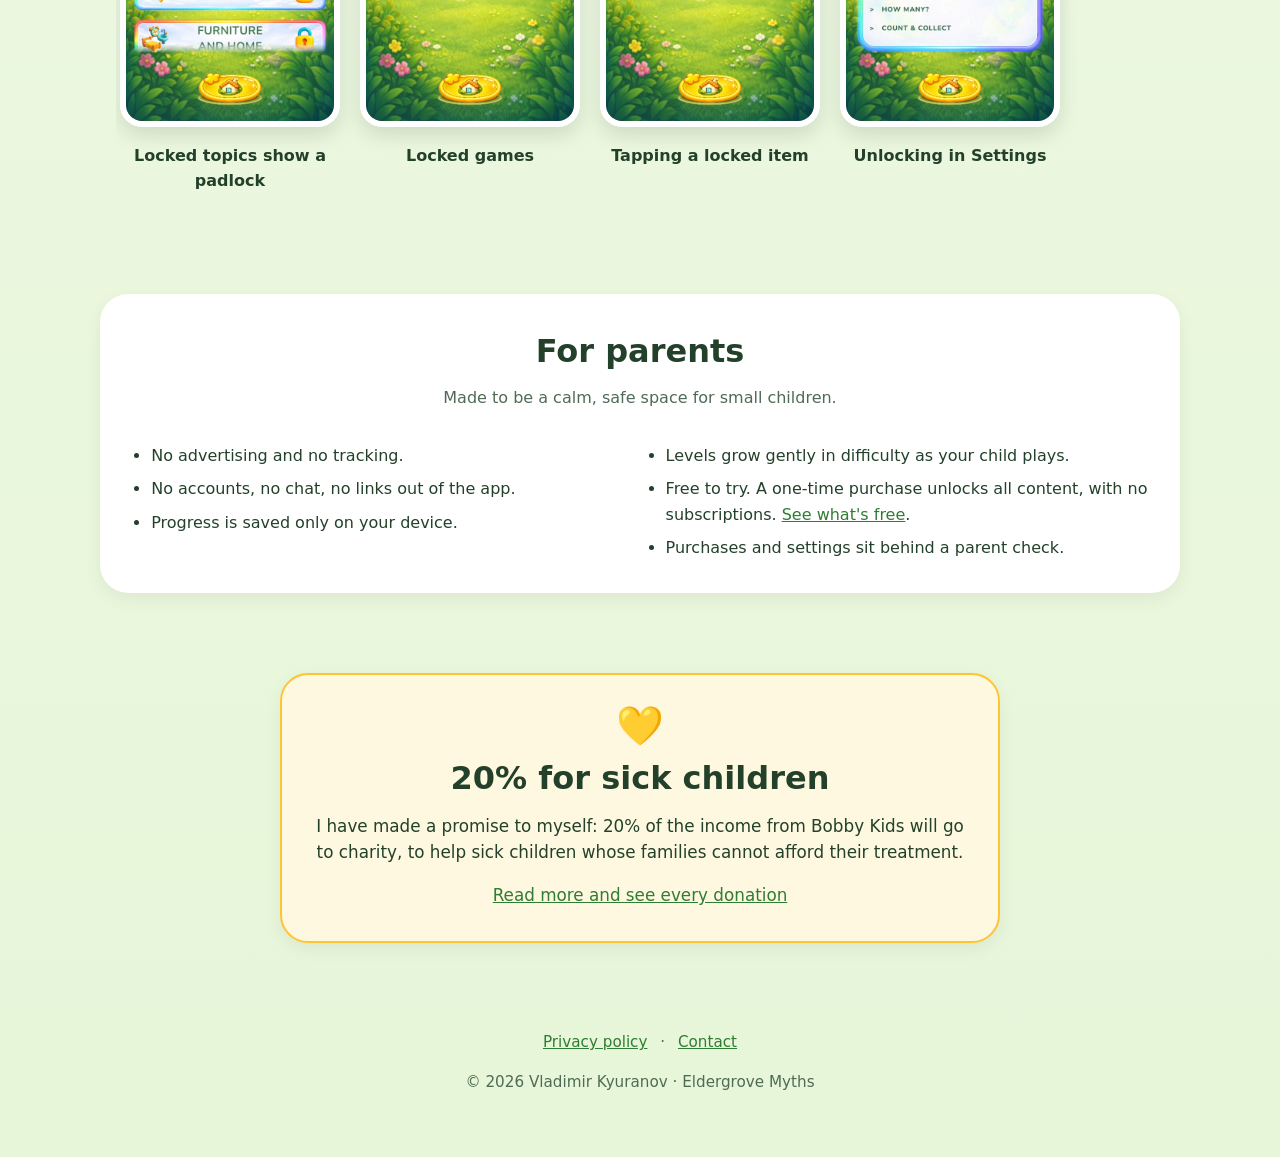
==== commit cc2bfa99: "added site header and nav with placeholder guide, charity and contacts pages Co-Authored-By: Claude " ====
--- a/index.html
+++ b/index.html
@@ -7,16 +7,28 @@
 <meta name="description" content="Bobby Kids is a gentle learning game for children aged 2 to 8: learn words, take fun quizzes and play memory, sorting and shadow games. No ads.">
 <link rel="alternate" hreflang="en" href="https://vladimirkyuranov.github.io/bobbykids-website/">
 <link rel="alternate" hreflang="bg" href="https://vladimirkyuranov.github.io/bobbykids-website/bg/">
+<link rel="icon" type="image/png" href="images/favicon-32.png">
 <link rel="stylesheet" href="style.css">
 </head>
 <body>
 
-<div class="wrap topbar">
-  <span></span>
-  <nav class="lang" aria-label="Language"><span aria-current="true">EN</span><a href="bg/" lang="bg" hreflang="bg">БГ</a></nav>
-</div>
+<header class="site-header">
+  <div class="wrap bar">
+    <a class="brand" href="./"><img src="images/icon-96.png" alt="" width="44" height="44"><span><b>Bobby Kids</b><small>by Eldergrove Myths</small></span></a>
+    <nav class="lang" aria-label="Language"><span aria-current="true">EN</span><a href="bg/" lang="bg" hreflang="bg">БГ</a></nav>
+  </div>
+</header>
+<nav class="site-nav" aria-label="Main">
+  <ul class="wrap">
+    <li><a href="./" aria-current="page">Home</a></li>
+    <li><a href="guide.html">Guide</a></li>
+    <li><a href="charity.html">Charity</a></li>
+    <li><a href="privacy.html">Privacy Policy</a></li>
+    <li><a href="contact.html">Contacts</a></li>
+  </ul>
+</nav>
 
-<header class="hero">
+<div class="hero">
   <div class="wrap hero-grid">
     <div>
       <h1>Bobby Kids<br><span>learn &amp; play</span></h1>
@@ -34,7 +46,7 @@
     </div>
     <div class="phone"><img src="images/home.jpg" alt="Bobby Kids home screen with Learn, Quiz and Play buttons" width="540" height="1186"></div>
   </div>
-</header>
+</div>
 
 <main>
   <section>
@@ -143,15 +155,14 @@
       <div class="icon" aria-hidden="true">💛</div>
       <h2>20% for sick children</h2>
       <p>I have made a promise to myself: 20% of the income from Bobby Kids will go to charity, to help sick children whose families cannot afford their treatment.</p>
-      <p>Once the app starts earning, I will share proof of every donation here.</p>
-      <p class="giving-status">No donations yet. Bobby Kids has not earned any income so far.</p>
+      <p class="more"><a href="charity.html">Read more and see every donation</a></p>
     </div>
   </section>
 </main>
 
 <footer>
   <div class="wrap">
-    <p><a href="privacy.html">Privacy policy</a> · <a href="mailto:eldergrove_myths@abv.bg">Contact</a></p>
+    <p><a href="privacy.html">Privacy policy</a> · <a href="contact.html">Contact</a></p>
     <p>© 2026 Vladimir Kyuranov · Eldergrove Myths</p>
   </div>
 </footer>
--- a/style.css
+++ b/style.css
@@ -8,19 +8,31 @@
   --round: "Arial Rounded MT Bold", "Trebuchet MS", system-ui, sans-serif;
 }
 * { box-sizing: border-box; }
-body { margin: 0; font-family: "Segoe UI", Roboto, system-ui, sans-serif; color: var(--text); background: linear-gradient(#bfe4ff 0, var(--sky) 420px, #f3fbec 900px, #e7f6d9 100%); line-height: 1.6; }
+body { margin: 0; font-family: "Segoe UI", Roboto, system-ui, sans-serif; color: var(--text); background: linear-gradient(#bfe4ff 0, var(--sky) 420px, #f3fbec 900px, #e7f6d9 100%); line-height: 1.6; min-height: 100vh; }
 a { color: var(--grass-dark); }
 .wrap { max-width: 1080px; margin: 0 auto; padding: 0 16px; }
 
-/* top bar with language switch */
-.topbar { display: flex; justify-content: space-between; align-items: center; padding-top: 16px; }
-.topbar .home { font-family: var(--round); font-weight: 800; text-decoration: none; color: var(--text); }
+/* site header: brand + language switch, then the main nav */
+.site-header .bar { display: flex; justify-content: space-between; align-items: center; gap: 12px; padding-top: 14px; padding-bottom: 10px; }
+.brand { display: inline-flex; align-items: center; gap: 10px; text-decoration: none; color: var(--text); }
+.brand img { width: 44px; height: 44px; border-radius: 12px; box-shadow: 0 2px 6px rgba(0,0,0,.12); }
+.brand b { display: block; font-family: var(--round); font-weight: 800; font-size: 1.3rem; line-height: 1.1; }
+.brand small { display: block; font-size: 0.8rem; font-weight: 600; color: var(--muted); line-height: 1.2; }
+
+.site-nav { position: sticky; top: 0; z-index: 10; background: rgba(255,255,255,.85); -webkit-backdrop-filter: blur(8px); backdrop-filter: blur(8px); box-shadow: 0 2px 10px rgba(20,60,20,.08); }
+.site-nav ul { display: flex; gap: 6px; margin: 0 auto; padding: 8px 16px; list-style: none; overflow-x: auto; scrollbar-width: none; }
+.site-nav ul::-webkit-scrollbar { display: none; }
+.site-nav a { display: block; white-space: nowrap; padding: 6px 16px; border-radius: 999px; font-family: var(--round); font-weight: 800; font-size: 1rem; text-decoration: none; color: var(--text); }
+.site-nav a:hover { background: #eef7e8; }
+.site-nav a[aria-current="page"] { background: var(--sun); color: #3b2a00; }
+:target { scroll-margin-top: 64px; }
+
 .lang { display: inline-flex; background: #fff; border-radius: 999px; padding: 4px; box-shadow: 0 2px 6px rgba(0,0,0,.08); }
 .lang a, .lang span { padding: 4px 12px; border-radius: 999px; font-weight: 700; font-size: 0.9rem; text-decoration: none; color: var(--muted); }
 .lang span[aria-current] { background: var(--sun); color: #3b2a00; }
 
 /* landing */
-header.hero { padding: 32px 0; }
+.hero { padding: 32px 0; }
 .hero-grid { display: grid; grid-template-columns: 1.1fr 0.9fr; gap: 40px; align-items: center; }
 h1 { font-family: var(--round); font-weight: 800; font-size: clamp(2.6rem, 6vw, 4rem); line-height: 1.05; margin: 0 0 12px; }
 h1 span { color: #e8458b; }
@@ -75,6 +87,7 @@
 .giving { max-width: 720px; text-align: center; background: #fff8e1; border: 2px solid var(--sun); border-radius: 28px; padding: 32px; box-shadow: 0 6px 18px rgba(0,0,0,.06); }
 .giving .icon { font-size: 2.4rem; line-height: 1; margin-bottom: 8px; }
 .giving p { margin: 0 0 12px; font-size: 1.05rem; }
+.giving .more { margin: 16px 0 0; }
 .giving .giving-status { display: inline-block; margin: 8px 0 0; background: #fff; border-radius: 999px; padding: 6px 16px; font-weight: 700; font-size: 0.95rem; color: var(--muted); }
 
 /* privacy page */
@@ -90,6 +103,10 @@
   .parents ul { columns: 1; }
   .phone { max-width: 240px; }
   .doc { padding: 20px 18px 28px; }
+  .brand img { width: 38px; height: 38px; }
+  .brand b { font-size: 1.15rem; }
+  .site-nav ul { flex-wrap: wrap; justify-content: center; gap: 2px 4px; padding: 6px 8px; }
+  .site-nav a { padding: 4px 10px; font-size: 0.92rem; }
   .compare thead { display: none; }
   .compare, .compare tbody, .compare tr, .compare th, .compare td { display: block; width: 100%; }
   .compare tbody th { width: 100%; background: #f3fbec; border-bottom: 0; padding-bottom: 8px; }
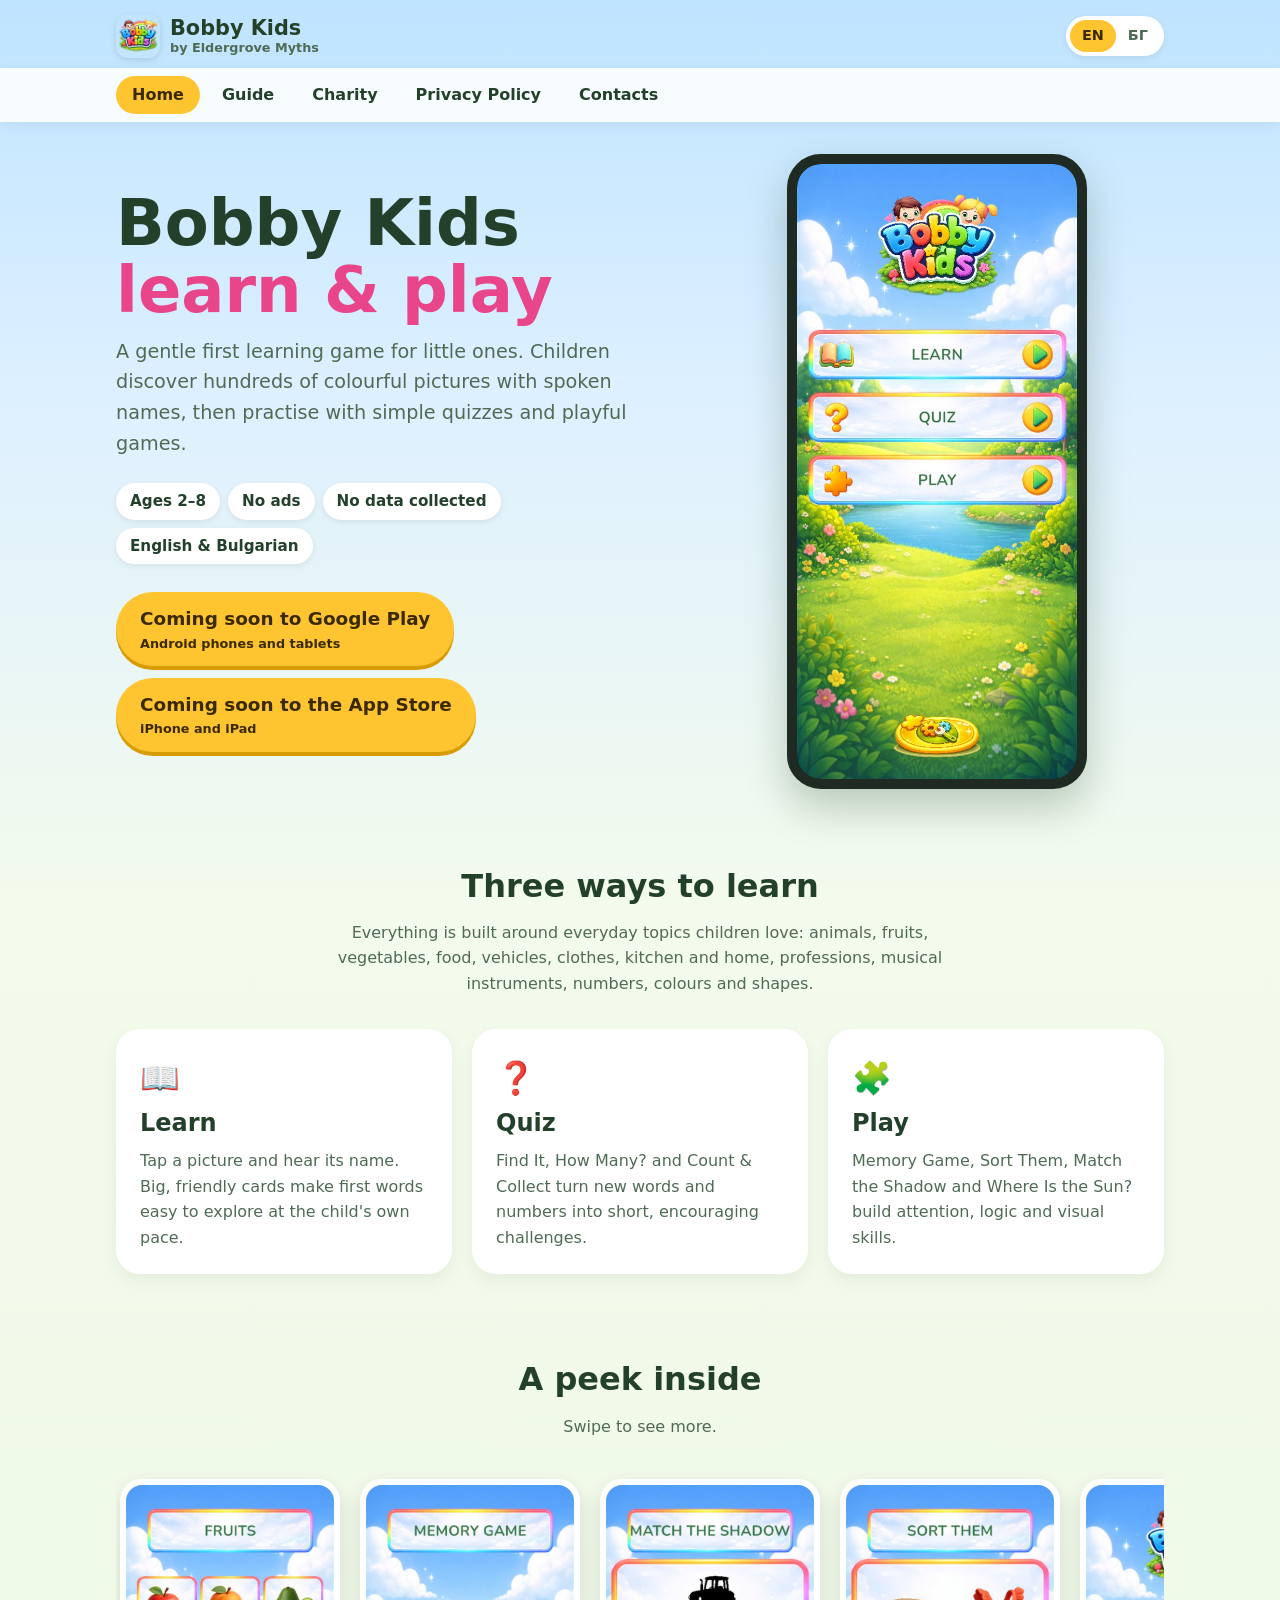
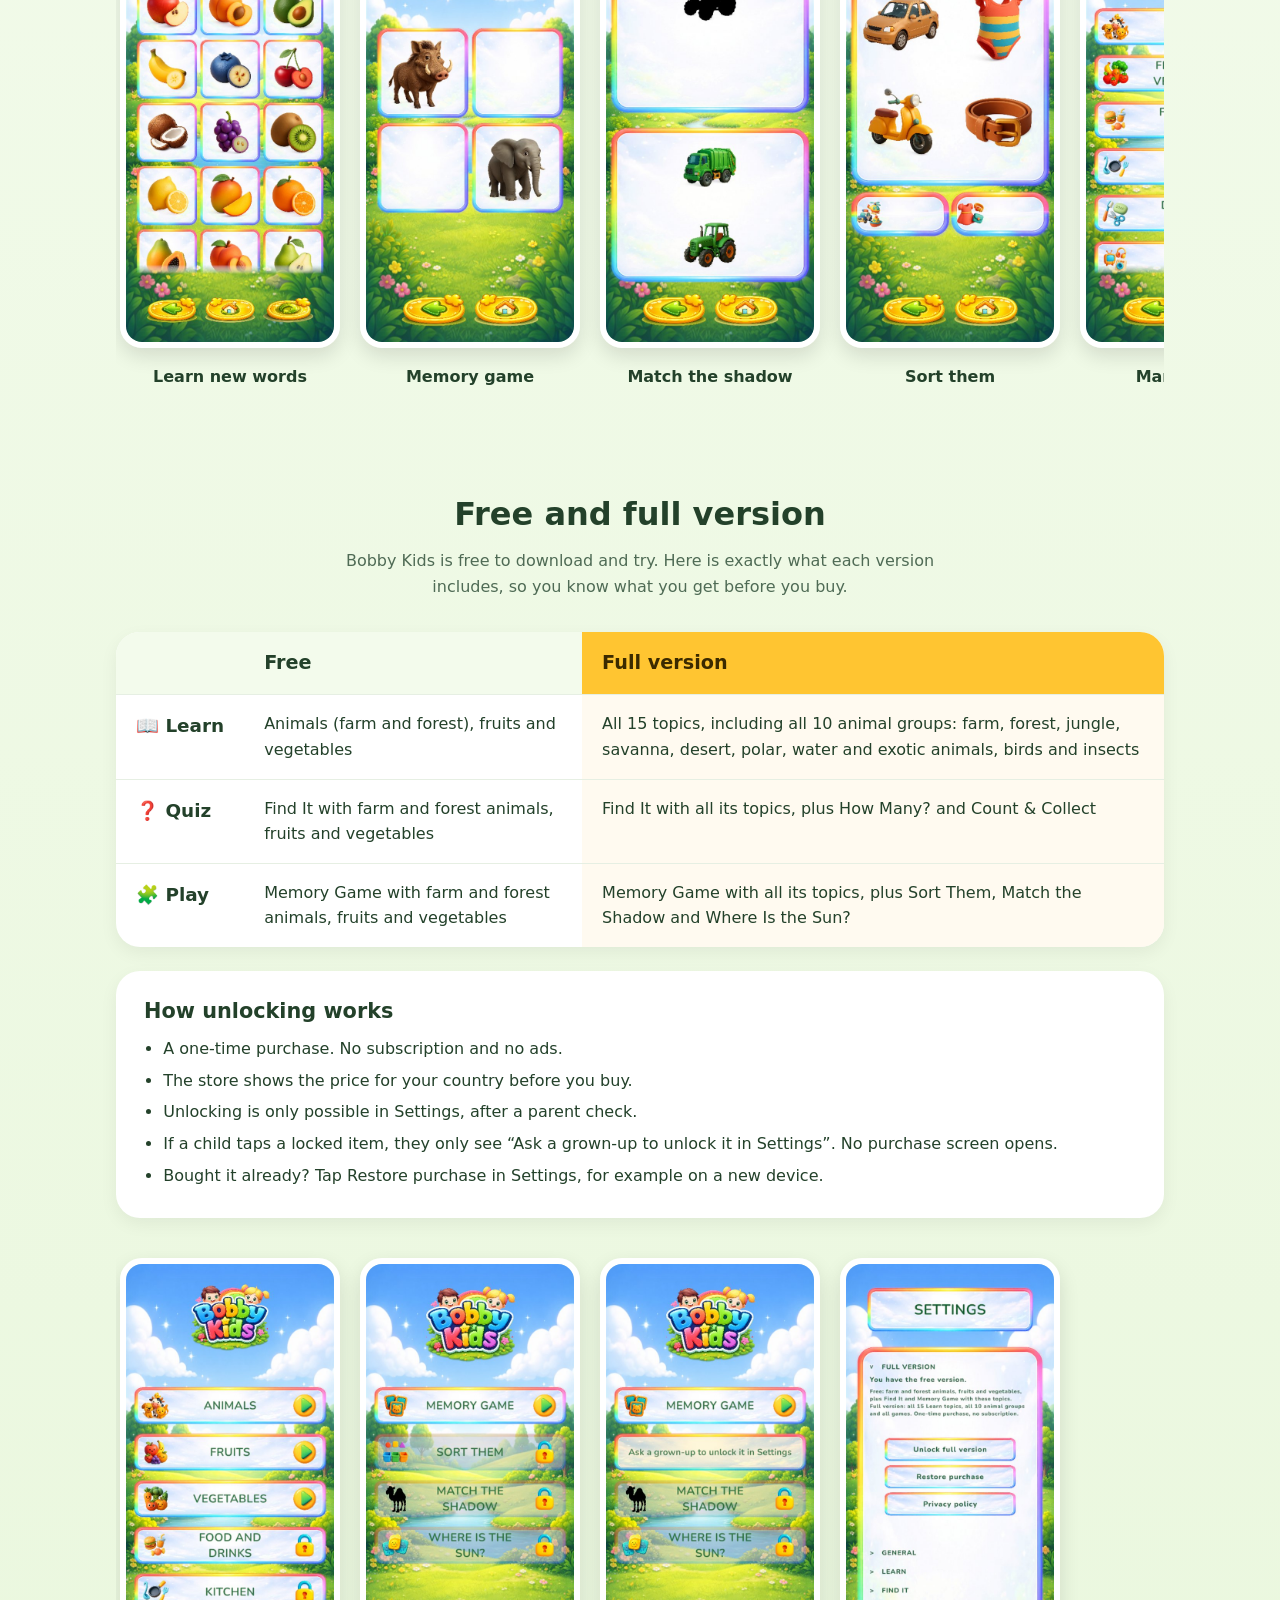
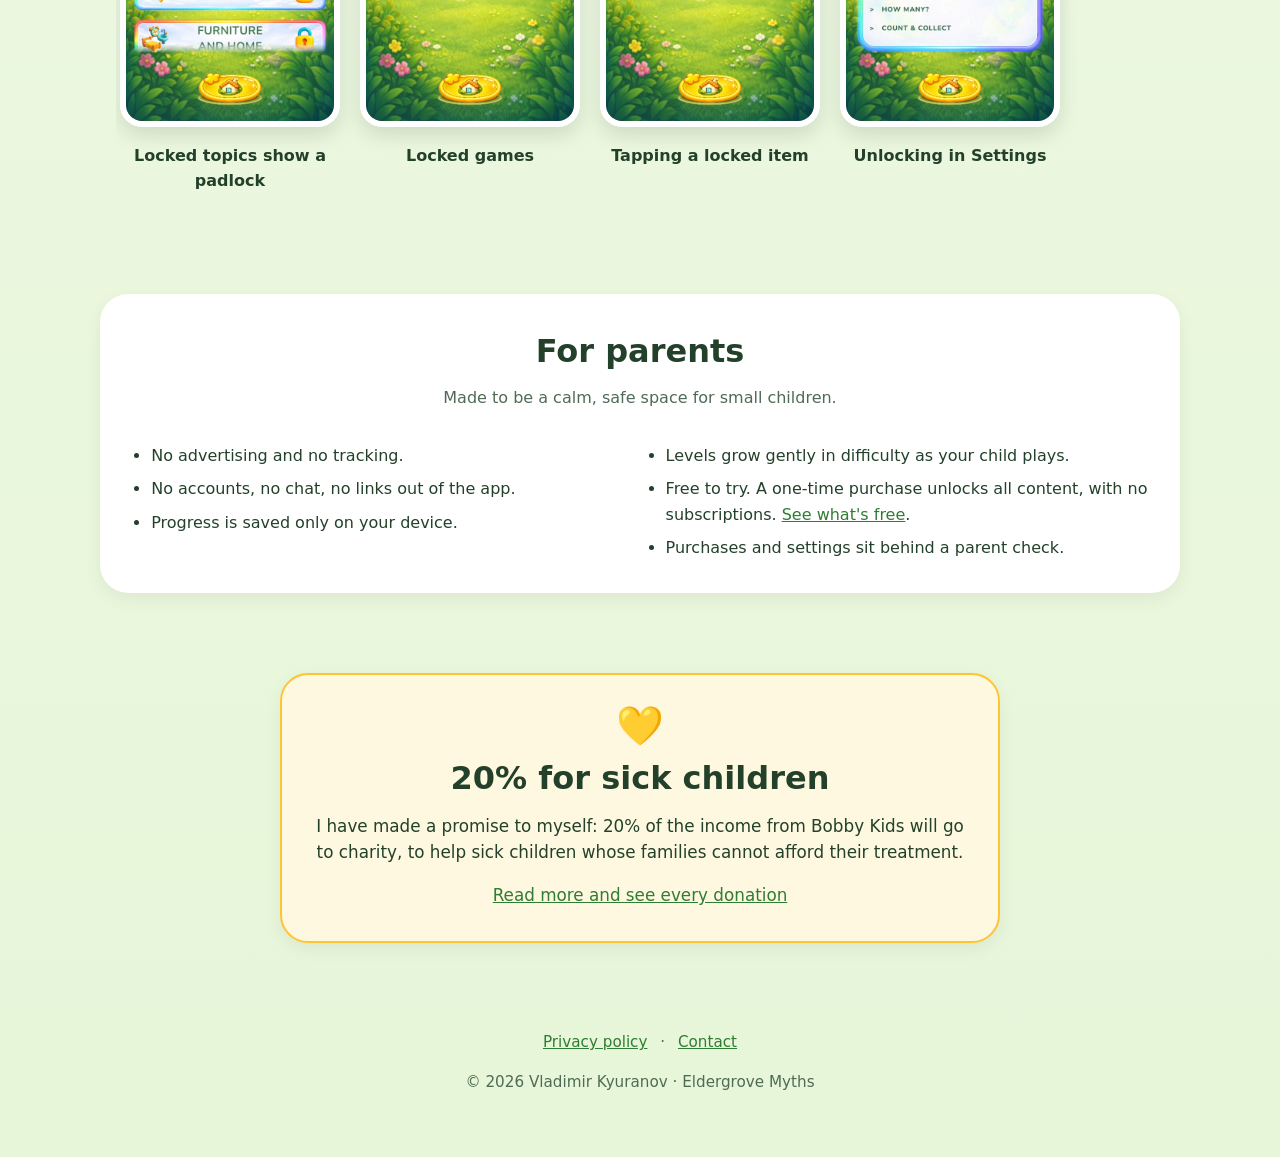
==== commit f157c8bd: "changed both store buttons to coming soon Co-Authored-By: Claude Opus 5.5 <noreply@anthropic.com>" ====
--- a/index.html
+++ b/index.html
@@ -41,7 +41,7 @@
       </ul>
       <div class="stores">
         <span class="cta">Coming soon to Google Play<small>Android phones and tablets</small></span>
-        <span class="cta later">Later on the App Store<small>iPhone and iPad</small></span>
+        <span class="cta">Coming soon to the App Store<small>iPhone and iPad</small></span>
       </div>
     </div>
     <div class="phone"><img src="images/home.jpg" alt="Bobby Kids home screen with Learn, Quiz and Play buttons" width="540" height="1186"></div>
--- a/style.css
+++ b/style.css
@@ -90,11 +90,80 @@
 .giving .more { margin: 16px 0 0; }
 .giving .giving-status { display: inline-block; margin: 8px 0 0; background: #fff; border-radius: 999px; padding: 6px 16px; font-weight: 700; font-size: 0.95rem; color: var(--muted); }
 
+/* charity page */
+.giving h1 { font-size: clamp(2rem, 5vw, 2.6rem); }
+.stats { display: flex; justify-content: center; gap: 16px; margin: 0 0 24px; padding: 0; list-style: none; }
+.stats li { background: var(--card); border-radius: 20px; padding: 14px 28px; text-align: center; box-shadow: 0 6px 18px rgba(0,0,0,.06); }
+.stats b { display: block; font-family: var(--round); font-size: 2rem; line-height: 1.1; color: var(--grass-dark); }
+.stats span { color: var(--muted); font-weight: 600; }
+.ledger { width: 100%; border-collapse: separate; border-spacing: 0; background: var(--card); border-radius: 24px; box-shadow: 0 6px 18px rgba(0,0,0,.06); overflow: hidden; }
+.ledger th, .ledger td { padding: 14px 20px; text-align: left; vertical-align: top; border-bottom: 1px solid #e6efe3; }
+.ledger tbody tr:last-child td { border-bottom: 0; }
+.ledger thead th { font-family: var(--round); background: #f3fbec; }
+.ledger tr.empty td { text-align: center; color: var(--muted); font-weight: 600; padding: 28px 20px; }
+
+/* contact form */
+#contact-form { margin-top: 20px; }
+#contact-form label { display: block; font-weight: 700; margin: 16px 0 6px; }
+#contact-form .opt { font-weight: 400; color: var(--muted); }
+#contact-form input[type="text"], #contact-form input[type="email"], #contact-form select, #contact-form textarea {
+  width: 100%; font: inherit; color: var(--text); background: #fbfdf9; border: 2px solid #d7e6d2; border-radius: 14px; padding: 10px 14px; }
+#contact-form textarea { resize: vertical; min-height: 140px; }
+#contact-form input:focus, #contact-form select:focus, #contact-form textarea:focus { outline: none; border-color: var(--sun); background: #fff; box-shadow: 0 0 0 3px rgba(255,197,49,.3); }
+#contact-form .row { display: grid; grid-template-columns: 1fr 1fr; gap: 0 16px; }
+#contact-form .botcheck { display: none; }
+.bug-fields { margin: 16px 0 0; padding: 4px 18px 14px; border: 2px dashed #d7e6d2; border-radius: 18px; background: #f7fbf4; }
+.bug-fields legend { font-family: var(--round); font-weight: 800; padding: 0 6px; }
+.bug-fields[hidden] { display: none; }
+.hint { font-size: 0.9rem; color: var(--muted); margin: 10px 0 0; }
+#contact-form button.cta { margin-top: 20px; border: 0; cursor: pointer; }
+#contact-form button.cta:disabled { opacity: .6; cursor: wait; }
+.form-status { margin: 14px 0 0; font-weight: 700; }
+.form-status.ok { color: var(--grass-dark); }
+.form-status.error { color: #c0392b; }
+.alt-contact { margin: 28px 0 0; padding-top: 16px; border-top: 1px solid #e6efe3; color: var(--muted); }
+
+/* guide page */
+.guide { display: grid; grid-template-columns: 230px minmax(0, 1fr); gap: 28px; align-items: start; padding-top: 24px; }
+.guide .doc { max-width: none; margin: 0; }
+.toc-wrap { position: sticky; top: 72px; }
+.toc { background: var(--card); border-radius: 20px; padding: 14px 18px; box-shadow: 0 6px 18px rgba(0,0,0,.06); }
+.toc summary { font-family: var(--round); font-weight: 800; cursor: pointer; }
+.toc ol { margin: 8px 0 0; padding-left: 1.2rem; }
+.toc ol ol { margin: 2px 0 4px; font-size: 0.92rem; list-style: lower-alpha; }
+.toc li { margin: 3px 0; }
+.toc a { text-decoration: none; }
+.toc a:hover { text-decoration: underline; }
+.guide-body section { padding: 8px 0 20px; border-bottom: 1px solid #e6efe3; }
+.guide-body section:last-child { border-bottom: 0; }
+.guide-body h2 { font-size: 1.6rem; text-align: left; margin-top: 1.2rem; }
+.guide-body h3 { font-family: var(--round); font-size: 1.2rem; margin: 1.4rem 0 0.4rem; }
+.guide-body .intro { font-size: 1.1rem; color: var(--muted); }
+.purpose { background: #f3fbec; border-radius: 12px; padding: 8px 14px; }
+.tip { background: #fff8e1; border-left: 4px solid var(--sun); border-radius: 0 12px 12px 0; padding: 8px 14px; }
+.settings-list dt, .faq dt { font-weight: 800; margin-top: 12px; }
+.settings-list dd, .faq dd { margin: 2px 0 0 0; color: var(--text); }
+.settings-table { width: 100%; margin: 12px 0; border-collapse: separate; border-spacing: 0; background: var(--card); border: 1px solid #e6efe3; border-radius: 16px; overflow: hidden; }
+.settings-table th, .settings-table td { padding: 8px 14px; text-align: left; border-bottom: 1px solid #e6efe3; }
+.settings-table tbody tr:last-child td { border-bottom: 0; }
+.settings-table thead th { font-family: var(--round); background: #f3fbec; }
+.guide-shot { margin: 16px 0 20px; text-align: center; }
+.guide-shot > div { display: flex; justify-content: center; gap: 16px; }
+.guide-shot img { width: 100%; max-width: 240px; height: auto; border-radius: 22px; border: 6px solid #fff; box-shadow: 0 8px 20px rgba(0,0,0,.12); }
+.guide-shot.two img { max-width: 220px; min-width: 0; flex: 1 1 0; }
+.guide-shot figcaption { font-weight: 700; color: var(--muted); margin-top: 8px; font-size: 0.95rem; }
+.shot-todo { margin: 16px 0; padding: 18px; border: 2px dashed #e8458b; border-radius: 16px; background: #fff0f6; color: #a3245c; font-weight: 700; font-size: 0.9rem; text-align: center; }
+
 /* privacy page */
 .doc { max-width: 720px; margin: 24px auto 0; background: #fff; border-radius: 24px; padding: 24px 28px 32px; box-shadow: 0 6px 18px rgba(0,0,0,.06); }
 .doc h1 { font-size: 2rem; margin-bottom: 0.2rem; }
 .doc h2 { font-size: 1.2rem; text-align: left; margin-top: 1.8rem; }
 .doc .date { color: var(--muted); margin-top: 0; }
+
+@media (max-width: 900px) {
+  .guide { grid-template-columns: 1fr; gap: 16px; }
+  .toc-wrap { position: static; }
+}
 
 @media (max-width: 760px) {
   .hero-grid { grid-template-columns: 1fr; text-align: center; }
@@ -115,4 +184,14 @@
   .compare td.full::before { color: #9a6a00; }
   .unlock-info { padding: 20px 18px; }
   .giving { margin: 0 16px; padding: 24px 18px; }
+  .stats li { padding: 12px 18px; }
+  #contact-form .row { grid-template-columns: 1fr; }
+  :target { scroll-margin-top: 130px; }
+  .settings-table th, .settings-table td { padding: 8px 10px; }
+  .ledger thead { display: none; }
+  .ledger, .ledger tbody, .ledger tr, .ledger td { display: block; width: 100%; }
+  .ledger tbody tr { border-bottom: 1px solid #e6efe3; padding: 8px 0; }
+  .ledger tbody tr:last-child { border-bottom: 0; }
+  .ledger td { border-bottom: 0; padding: 4px 20px; }
+  .ledger td[data-label]::before { content: attr(data-label) ": "; font-weight: 800; color: var(--muted); }
 }
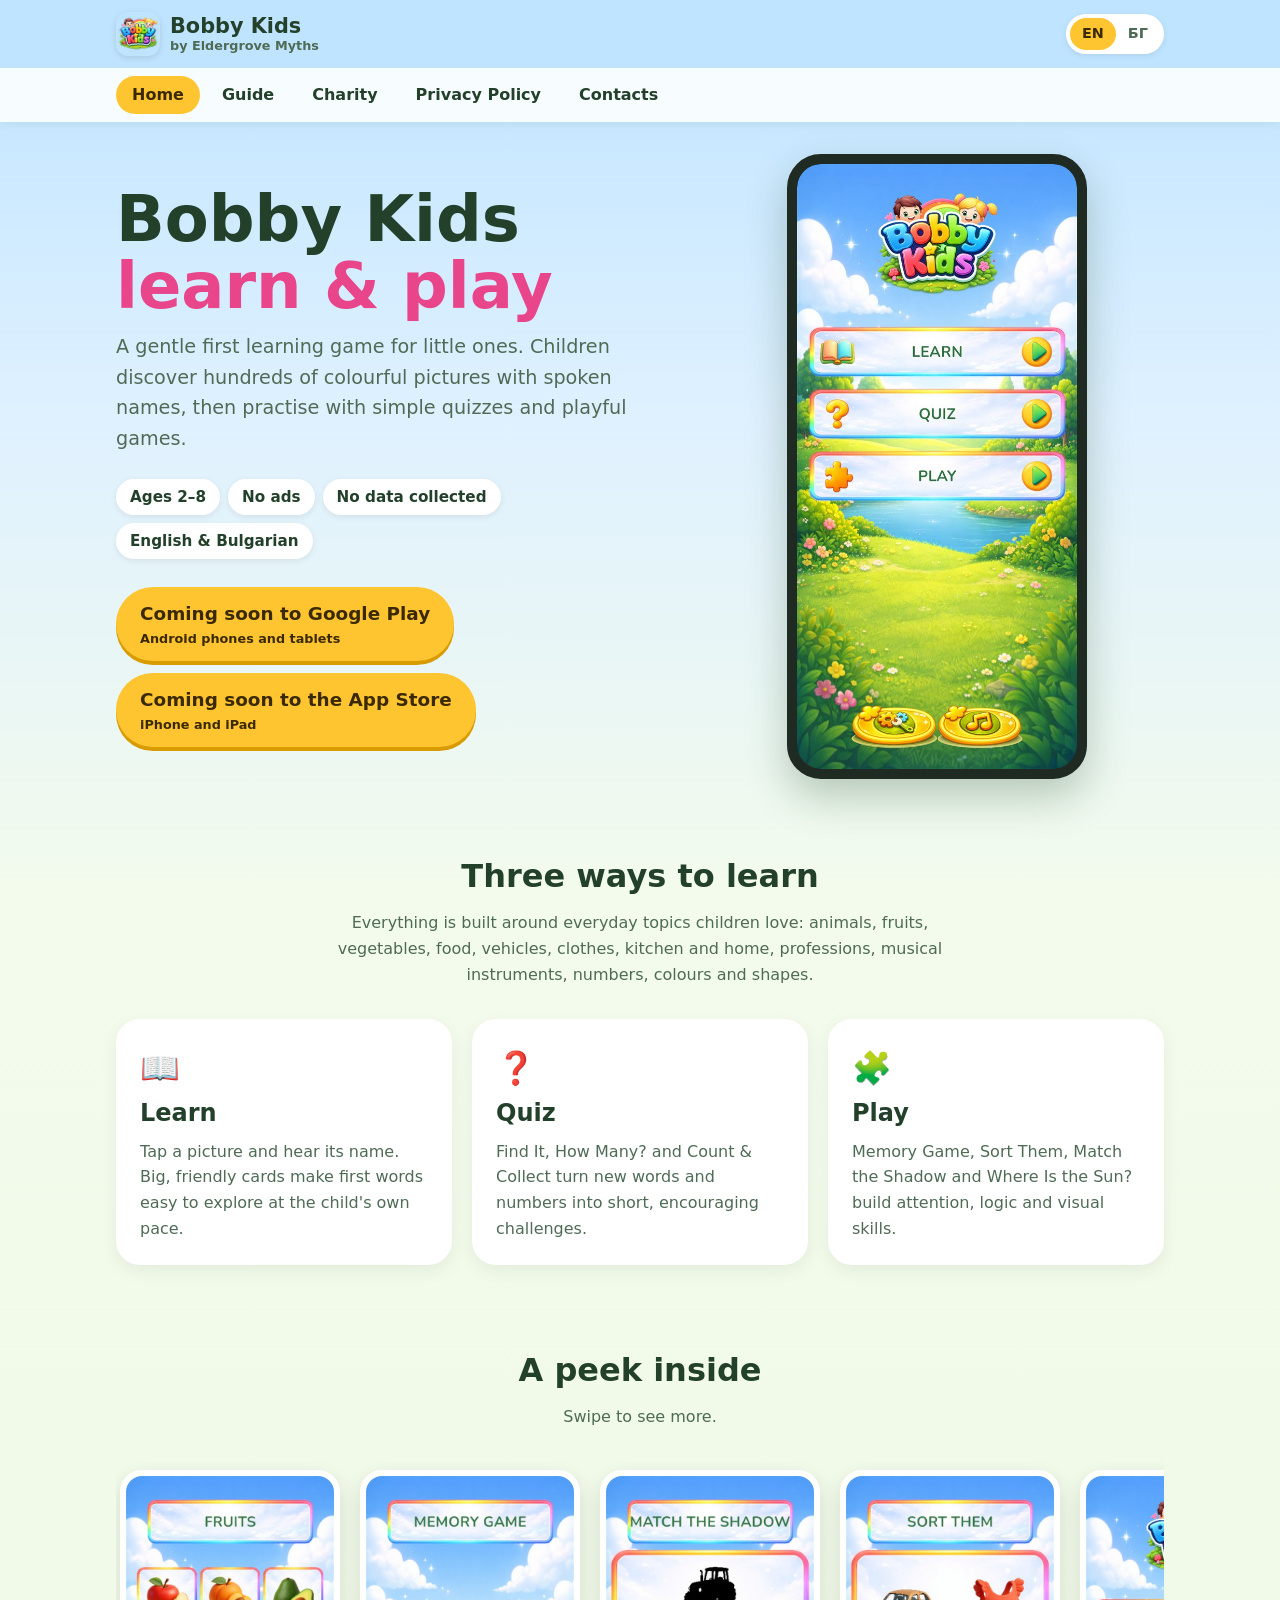
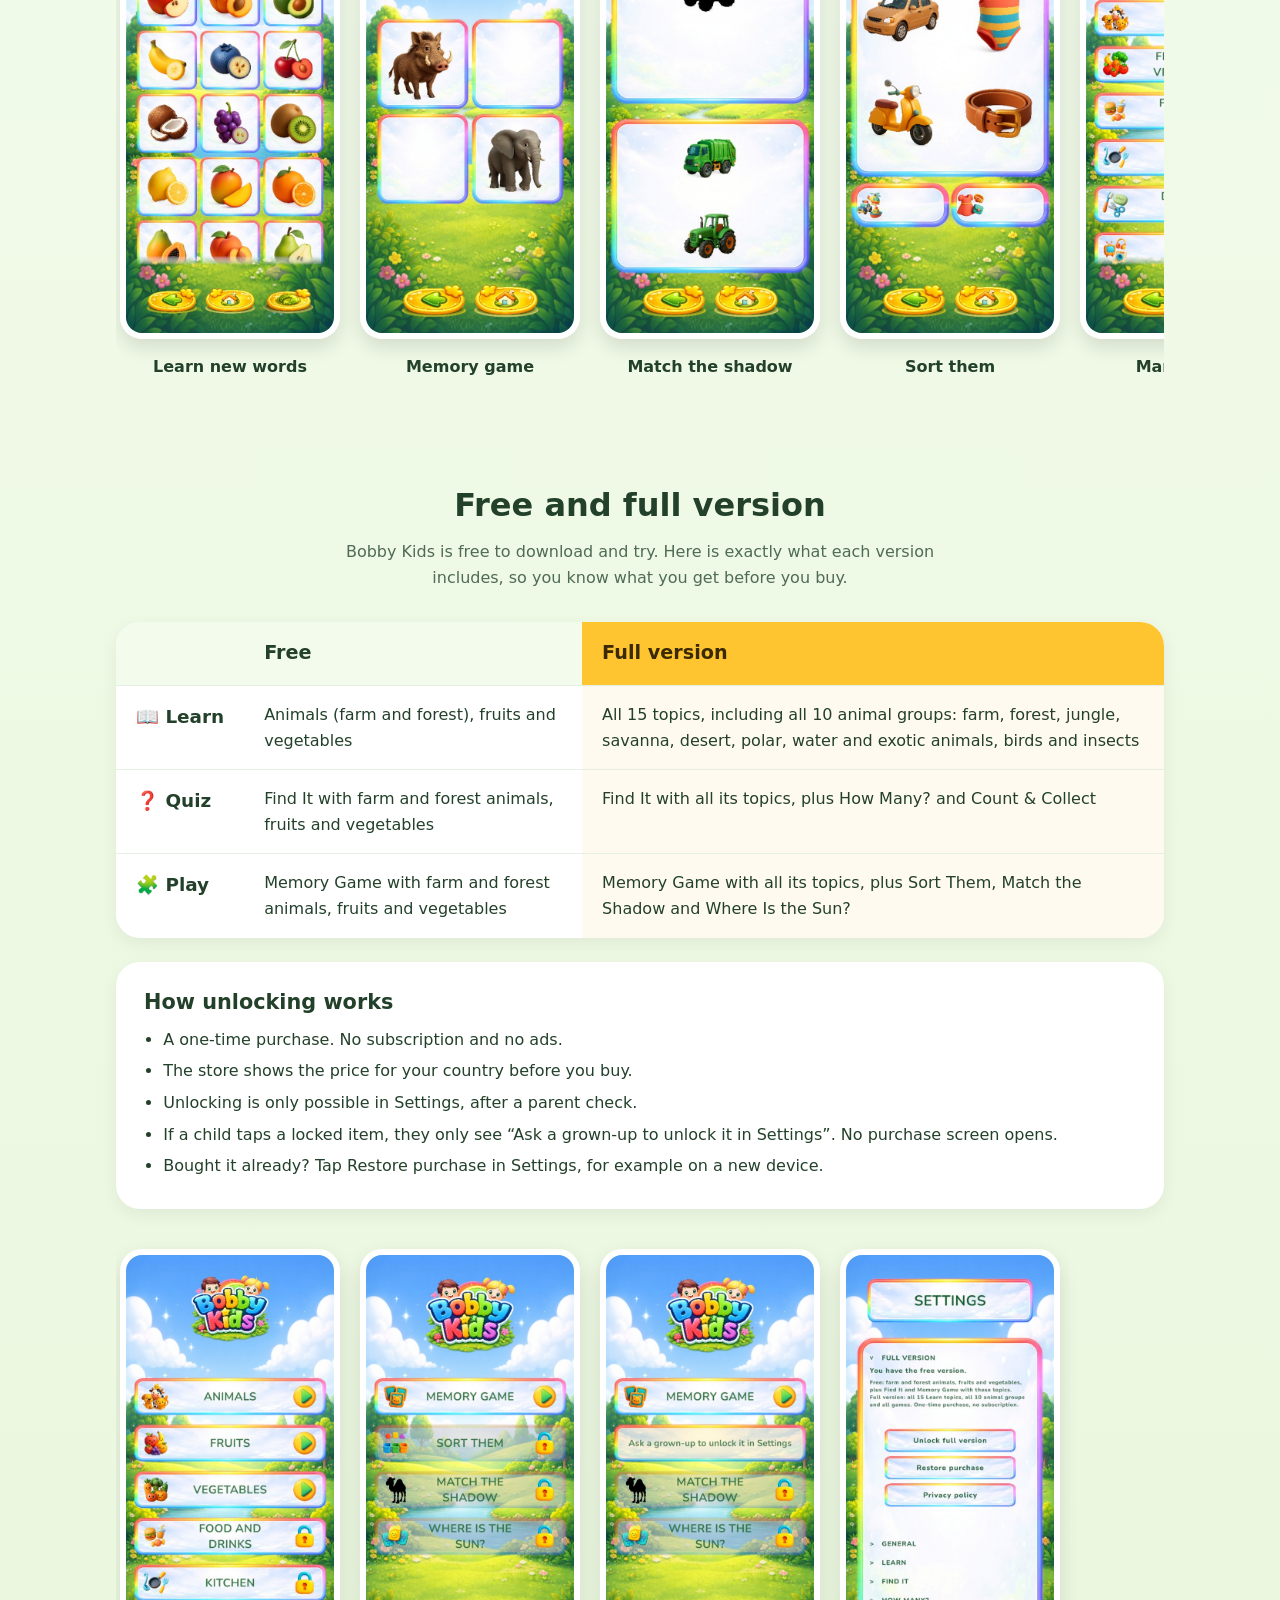
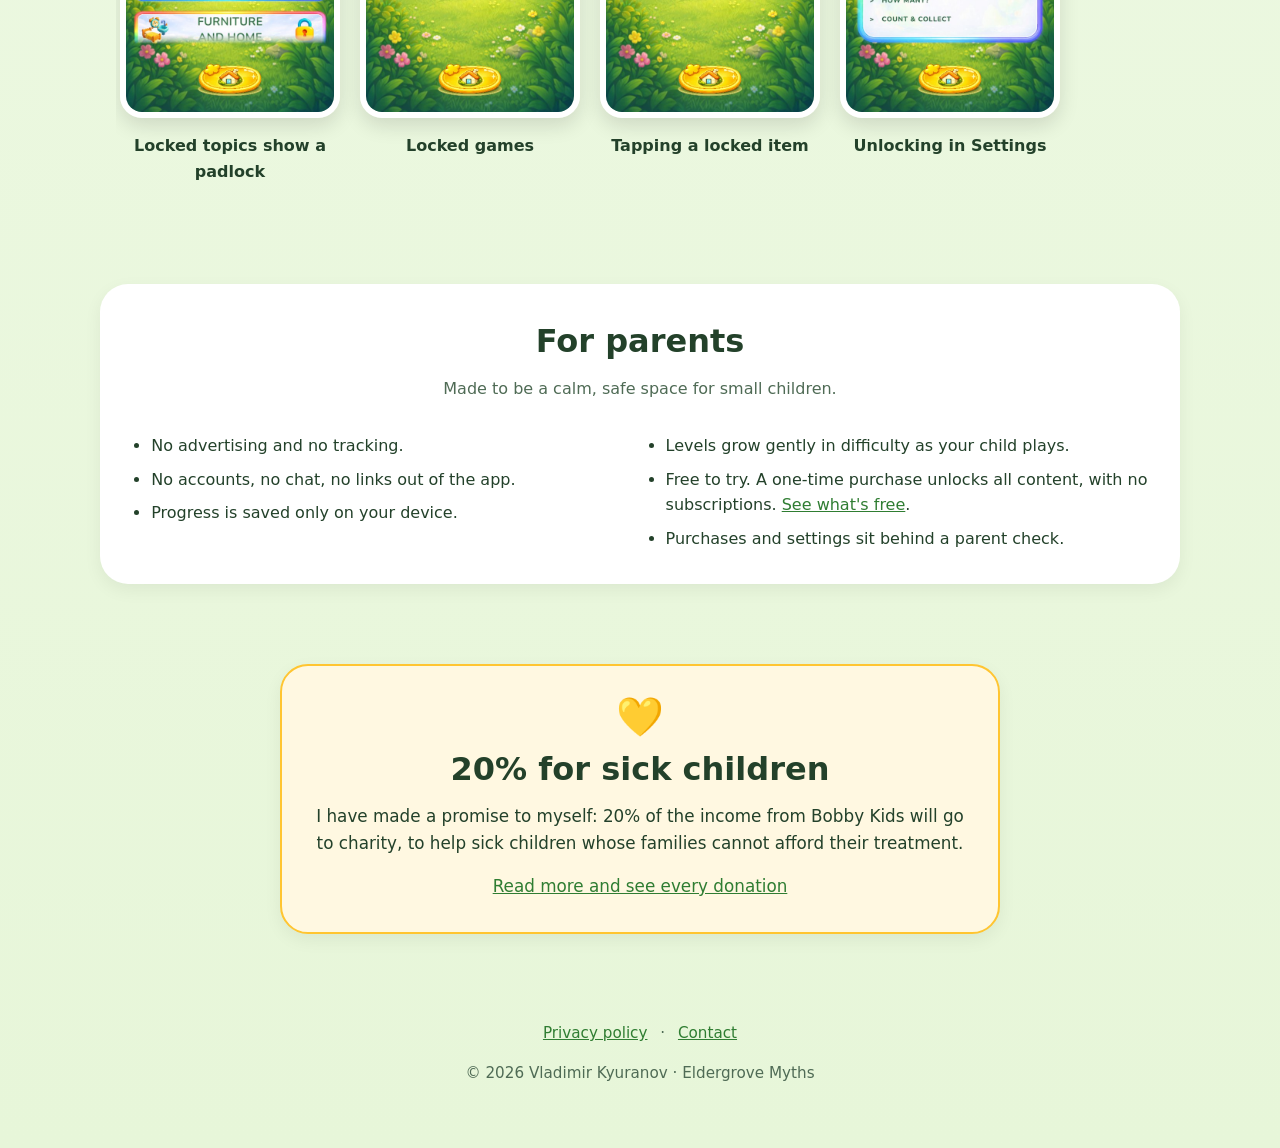
==== commit 71d8cee8: "replaced the home hero image with the current home screen Co-Authored-By: Claude Opus 5.5 <noreply@a" ====
--- a/index.html
+++ b/index.html
@@ -44,7 +44,7 @@
         <span class="cta">Coming soon to the App Store<small>iPhone and iPad</small></span>
       </div>
     </div>
-    <div class="phone"><img src="images/home.jpg" alt="Bobby Kids home screen with Learn, Quiz and Play buttons" width="540" height="1186"></div>
+    <div class="phone"><img src="images/guide/home.jpg" alt="Bobby Kids home screen with Learn, Quiz and Play buttons, and the Settings and Music buttons" width="540" height="1168"></div>
   </div>
 </div>
 
--- a/style.css
+++ b/style.css
@@ -12,20 +12,22 @@
 a { color: var(--grass-dark); }
 .wrap { max-width: 1080px; margin: 0 auto; padding: 0 16px; }
 
-/* site header: brand + language switch, then the main nav */
-.site-header .bar { display: flex; justify-content: space-between; align-items: center; gap: 12px; padding-top: 14px; padding-bottom: 10px; }
+/* site header: brand + language switch, then the main nav; both stay on screen while scrolling */
+:root { --header-h: 68px; --nav-h: 52px; }
+.site-header { position: sticky; top: 0; z-index: 11; background: rgba(191,228,255,.92); -webkit-backdrop-filter: blur(8px); backdrop-filter: blur(8px); }
+.site-header .bar { display: flex; justify-content: space-between; align-items: center; gap: 12px; height: var(--header-h); }
 .brand { display: inline-flex; align-items: center; gap: 10px; text-decoration: none; color: var(--text); }
 .brand img { width: 44px; height: 44px; border-radius: 12px; box-shadow: 0 2px 6px rgba(0,0,0,.12); }
 .brand b { display: block; font-family: var(--round); font-weight: 800; font-size: 1.3rem; line-height: 1.1; }
 .brand small { display: block; font-size: 0.8rem; font-weight: 600; color: var(--muted); line-height: 1.2; }
 
-.site-nav { position: sticky; top: 0; z-index: 10; background: rgba(255,255,255,.85); -webkit-backdrop-filter: blur(8px); backdrop-filter: blur(8px); box-shadow: 0 2px 10px rgba(20,60,20,.08); }
+.site-nav { position: sticky; top: var(--header-h); z-index: 10; background: rgba(255,255,255,.85); -webkit-backdrop-filter: blur(8px); backdrop-filter: blur(8px); box-shadow: 0 2px 10px rgba(20,60,20,.08); }
 .site-nav ul { display: flex; gap: 6px; margin: 0 auto; padding: 8px 16px; list-style: none; overflow-x: auto; scrollbar-width: none; }
 .site-nav ul::-webkit-scrollbar { display: none; }
 .site-nav a { display: block; white-space: nowrap; padding: 6px 16px; border-radius: 999px; font-family: var(--round); font-weight: 800; font-size: 1rem; text-decoration: none; color: var(--text); }
 .site-nav a:hover { background: #eef7e8; }
 .site-nav a[aria-current="page"] { background: var(--sun); color: #3b2a00; }
-:target { scroll-margin-top: 64px; }
+:target { scroll-margin-top: calc(var(--header-h) + var(--nav-h) + 12px); }
 
 .lang { display: inline-flex; background: #fff; border-radius: 999px; padding: 4px; box-shadow: 0 2px 6px rgba(0,0,0,.08); }
 .lang a, .lang span { padding: 4px 12px; border-radius: 999px; font-weight: 700; font-size: 0.9rem; text-decoration: none; color: var(--muted); }
@@ -126,7 +128,7 @@
 /* guide page */
 .guide { display: grid; grid-template-columns: 230px minmax(0, 1fr); gap: 28px; align-items: start; padding-top: 24px; }
 .guide .doc { max-width: none; margin: 0; }
-.toc-wrap { position: sticky; top: 72px; }
+.toc-wrap { position: sticky; top: calc(var(--header-h) + var(--nav-h) + 16px); }
 .toc { background: var(--card); border-radius: 20px; padding: 14px 18px; box-shadow: 0 6px 18px rgba(0,0,0,.06); }
 .toc summary { font-family: var(--round); font-weight: 800; cursor: pointer; }
 .toc ol { margin: 8px 0 0; padding-left: 1.2rem; }
@@ -172,7 +174,7 @@
   .parents ul { columns: 1; }
   .phone { max-width: 240px; }
   .doc { padding: 20px 18px 28px; }
-  .brand img { width: 38px; height: 38px; }
+  .brand img { width: 36px; height: 36px; border-radius: 10px; }
   .brand b { font-size: 1.15rem; }
   .site-nav ul { flex-wrap: wrap; justify-content: center; gap: 2px 4px; padding: 6px 8px; }
   .site-nav a { padding: 4px 10px; font-size: 0.92rem; }
@@ -186,7 +188,7 @@
   .giving { margin: 0 16px; padding: 24px 18px; }
   .stats li { padding: 12px 18px; }
   #contact-form .row { grid-template-columns: 1fr; }
-  :target { scroll-margin-top: 130px; }
+  :root { --header-h: 56px; --nav-h: 72px; }
   .settings-table th, .settings-table td { padding: 8px 10px; }
   .ledger thead { display: none; }
   .ledger, .ledger tbody, .ledger tr, .ledger td { display: block; width: 100%; }
